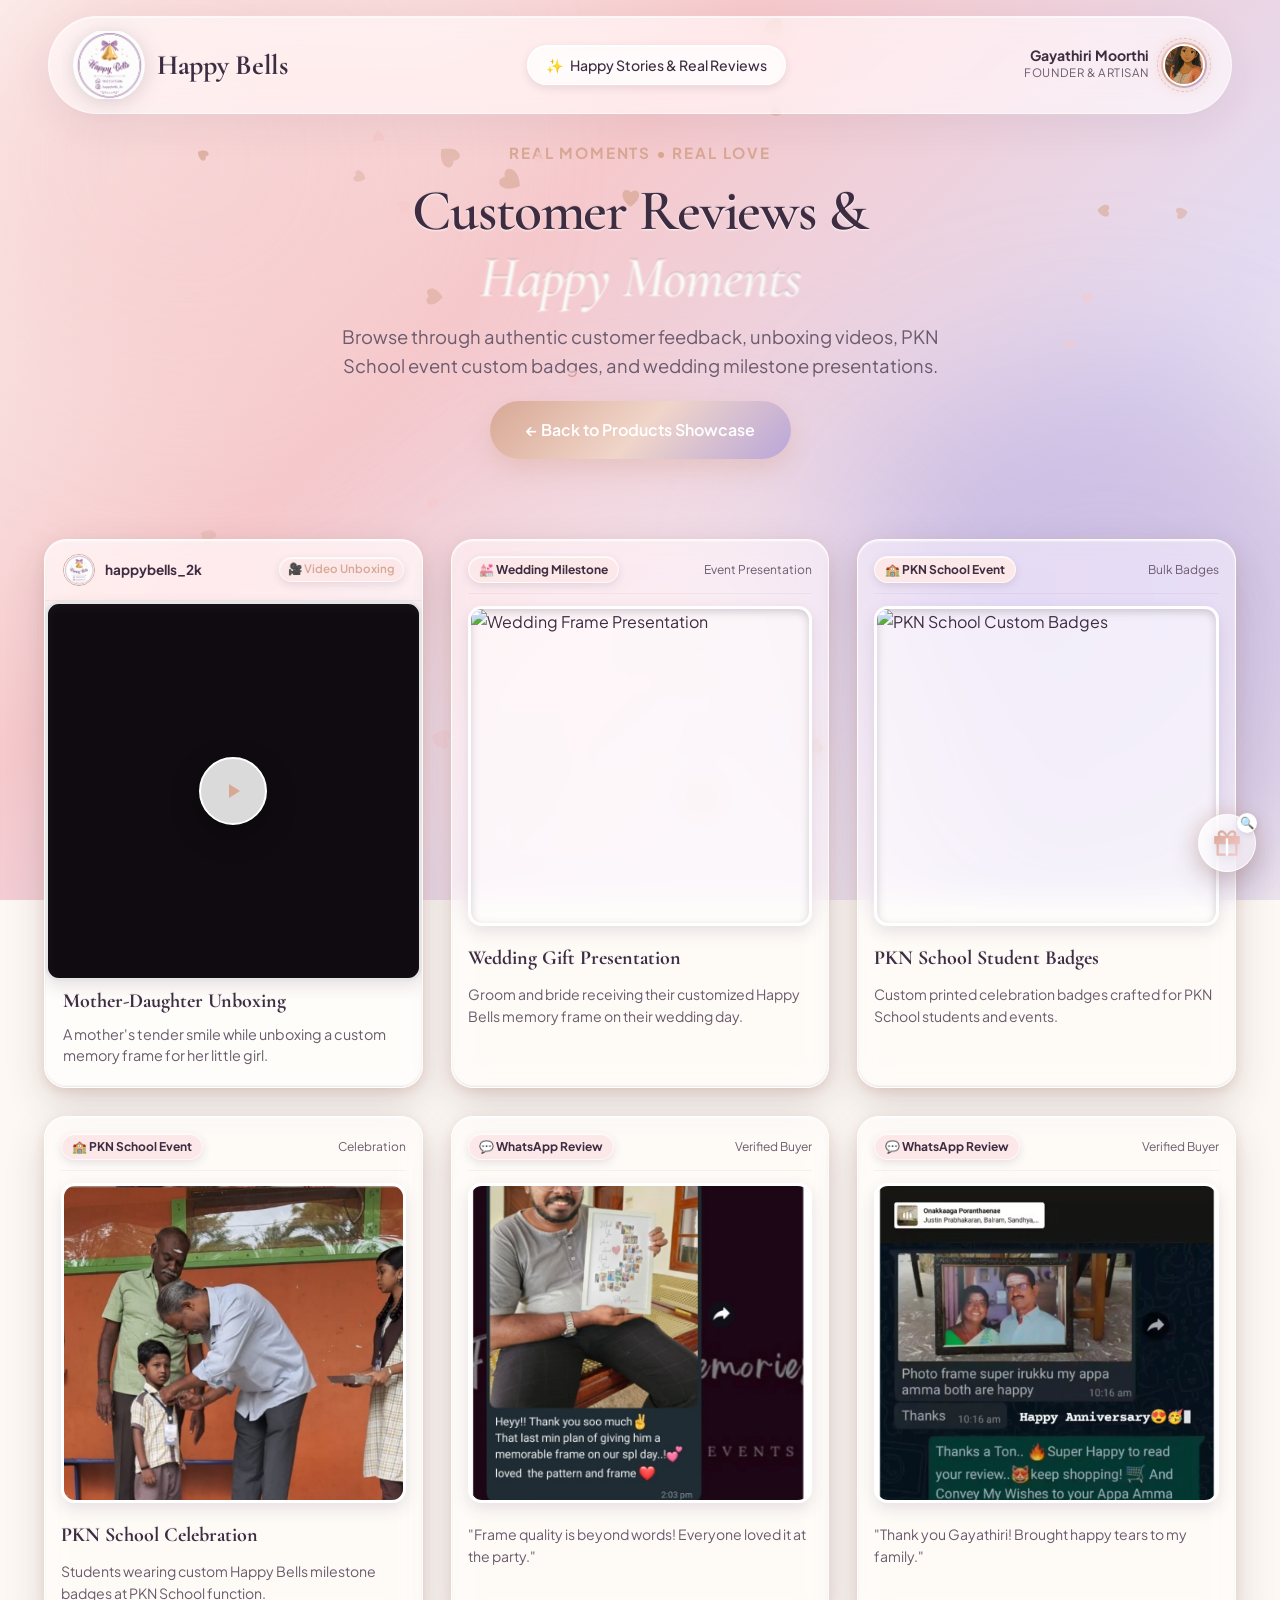
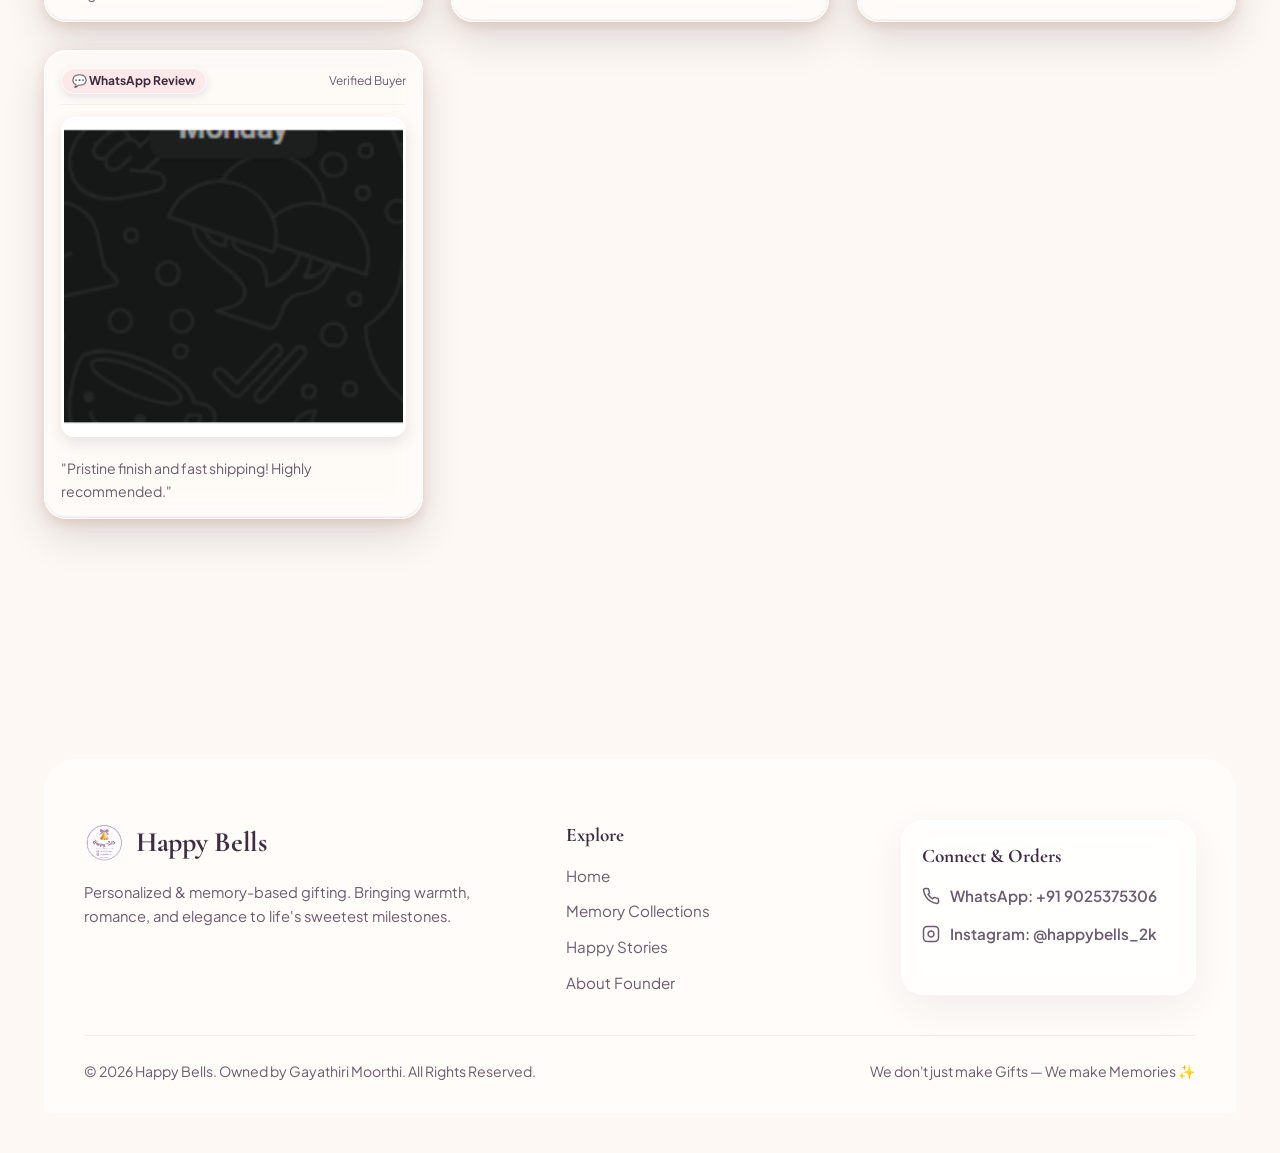
==== reviews.html @ 72ba99ce "Pushing from Desktop Pushing from Desktop" ====
<!DOCTYPE html>
<html lang="en">
<head>
  <meta charset="UTF-8">
  <meta name="viewport" content="width=device-width, initial-scale=1.0">
  <title>Happy Stories & Customer Reviews — Happy Bells</title>
  <meta name="description" content="Explore real customer reviews, WhatsApp appreciation notes, PKN School event badges, wedding gifts, and unboxing videos from Happy Bells by Gayathiri Moorthi.">
  <meta name="theme-color" content="#F6C9CC">

  <!-- Google Fonts -->
  <link rel="preconnect" href="https://fonts.googleapis.com">
  <link rel="preconnect" href="https://fonts.gstatic.com" crossorigin>
  <link href="https://fonts.googleapis.com/css2?family=Cormorant+Garamond:ital,wght@0,500;0,600;0,700;1,500;1,600&family=Plus+Jakarta+Sans:wght@400;500;600;700&display=swap" rel="stylesheet">

  <!-- Stylesheets -->
  <link rel="stylesheet" href="styles/variables.css">
  <link rel="stylesheet" href="styles/main.css">

  <!-- Lenis Smooth Scroll CDN -->
  <script src="https://cdn.jsdelivr.net/npm/@studio-freight/lenis@1.0.42/dist/lenis.min.js" defer></script>
</head>
<body>

  <!-- Ambient Mesh Background Orbs -->
  <div class="ambient-bg" aria-hidden="true">
    <div class="ambient-blob blob-1"></div>
    <div class="ambient-blob blob-2"></div>
    <div class="ambient-blob blob-3"></div>
  </div>

  <!-- Drifting Sakura Petals Canvas -->
  <canvas id="petals-canvas" aria-hidden="true"></canvas>

  <!-- ================= HEADER ================= -->
  <header class="site-header">
    <div class="container">
      <div class="header-inner">
        <a href="index.html" class="header-brand" aria-label="Happy Bells Homepage">
          <img src="Asserts/HappyBellsLogo.png" alt="Happy Bells Logo" class="logo-img">
          <span class="brand-text">Happy Bells</span>
        </a>

        <div class="header-welcome glass-pill">
          <span class="sparkle-icon">✨</span>
          <span>Happy Stories & Real Reviews</span>
        </div>

        <a href="index.html#owner-story" class="owner-profile" title="Meet Founder Gayathiri Moorthi">
          <div class="owner-info">
            <span class="owner-name">Gayathiri Moorthi</span>
            <span class="owner-role">Founder & Artisan</span>
          </div>
          <div class="owner-avatar-wrap">
            <img src="Asserts/Owner.png" alt="Gayathiri Moorthi" class="owner-avatar">
          </div>
        </a>
      </div>
    </div>
  </header>

  <!-- ================= HERO BANNER ================= -->
  <section class="hero-section" style="min-height: 50vh; padding-top: 140px; padding-bottom: 40px;">
    <div class="container" style="text-align: center;">
      <span class="hero-subtitle">Real Moments • Real Love</span>
      <h1 class="hero-title serif" style="margin: 12px 0;">
        Customer Reviews & <span class="emphasis text-gradient">Happy Moments</span>
      </h1>
      <p class="hero-description" style="margin: 0 auto; max-width: 600px;">
        Browse through authentic customer feedback, unboxing videos, PKN School event custom badges, and wedding milestone presentations.
      </p>
      <div style="margin-top: 20px;">
        <a href="index.html#showcase" class="btn-primary">
          <span>← Back to Products Showcase</span>
        </a>
      </div>
    </div>
  </section>

  <!-- ================= STORIES & REVIEWS GALLERY ================= -->
  <section class="testimonials-section" style="padding-top: 40px;">
    <div class="container">

      <!-- Stories Gallery Feed Grid -->
      <div class="testimonials-feed-grid" style="grid-template-columns: repeat(3, 1fr);">

        <!-- 1. Video Unboxing Card (T7.mp4) -->
        <article class="product-card mirror-blend reveal-on-scroll" style="grid-column: span 1;">
          <div class="insta-post-header">
            <div class="insta-author">
              <img src="Asserts/HappyBellsLogo.png" alt="Happy Bells" class="insta-avatar">
              <span class="insta-author-name">happybells_2k</span>
            </div>
            <span class="insta-tag-badge">🎥 Video Unboxing</span>
          </div>
          <div class="video-viewport" id="video-wrapper" style="aspect-ratio: 9/16; max-height: 380px;">
            <video id="testimonial-video" src="Asserts/Testimonials/T7.mp4" playsinline preload="auto" loop></video>
            <div class="video-play-overlay" id="video-play-trigger">
              <div class="video-play-btn">
                <svg width="24" height="24" viewBox="0 0 24 24" fill="currentColor"><path d="M8 5v14l11-7z"/></svg>
              </div>
            </div>
          </div>
          <div class="product-card-body">
            <h3 class="product-title" style="font-size: 1.25rem;">Mother-Daughter Unboxing</h3>
            <p class="product-description">A mother's tender smile while unboxing a custom memory frame for her little girl.</p>
          </div>
        </article>

        <!-- 2. Marriage Event Frame (T6.png) -->
        <article class="testimonial-card mirror-blend reveal-on-scroll delay-1 lightbox-trigger" data-img="Asserts/Testimonials/T6.png">
          <div class="insta-post-header" style="padding: 0 0 10px 0;">
            <span class="testimonial-tag">💒 Wedding Milestone</span>
            <span style="font-size: 0.75rem; color: var(--color-text-muted);">Event Presentation</span>
          </div>
          <div class="testimonial-img-wrap" style="height: 320px;">
            <img src="Asserts/Testimonials/T6.png" alt="Wedding Frame Presentation" class="testimonial-img">
          </div>
          <h3 class="product-title" style="font-size: 1.25rem; margin-top: 8px;">Wedding Gift Presentation</h3>
          <p style="font-size: 0.88rem; color: var(--color-text-muted);">Groom and bride receiving their customized Happy Bells memory frame on their wedding day.</p>
        </article>

        <!-- 3. PKN School Custom Badges (T4.png) -->
        <article class="testimonial-card mirror-blend reveal-on-scroll delay-2 lightbox-trigger" data-img="Asserts/Testimonials/T4.png">
          <div class="insta-post-header" style="padding: 0 0 10px 0;">
            <span class="testimonial-tag">🏫 PKN School Event</span>
            <span style="font-size: 0.75rem; color: var(--color-text-muted);">Bulk Badges</span>
          </div>
          <div class="testimonial-img-wrap" style="height: 320px;">
            <img src="Asserts/Testimonials/T4.png" alt="PKN School Custom Badges" class="testimonial-img">
          </div>
          <h3 class="product-title" style="font-size: 1.25rem; margin-top: 8px;">PKN School Student Badges</h3>
          <p style="font-size: 0.88rem; color: var(--color-text-muted);">Custom printed celebration badges crafted for PKN School students and events.</p>
        </article>

        <!-- 4. PKN School Event Photo 2 (T5.png) -->
        <article class="testimonial-card mirror-blend reveal-on-scroll lightbox-trigger" data-img="Asserts/Testimonials/T5.png">
          <div class="insta-post-header" style="padding: 0 0 10px 0;">
            <span class="testimonial-tag">🏫 PKN School Event</span>
            <span style="font-size: 0.75rem; color: var(--color-text-muted);">Celebration</span>
          </div>
          <div class="testimonial-img-wrap" style="height: 320px;">
            <img src="Asserts/Testimonials/T5.png" alt="PKN School Celebration" class="testimonial-img">
          </div>
          <h3 class="product-title" style="font-size: 1.25rem; margin-top: 8px;">PKN School Celebration</h3>
          <p style="font-size: 0.88rem; color: var(--color-text-muted);">Students wearing custom Happy Bells milestone badges at PKN School function.</p>
        </article>

        <!-- 5. WhatsApp Customer Review (T1.png) -->
        <article class="testimonial-card mirror-blend reveal-on-scroll delay-1 lightbox-trigger" data-img="Asserts/Testimonials/T1.png">
          <div class="insta-post-header" style="padding: 0 0 10px 0;">
            <span class="testimonial-tag">💬 WhatsApp Review</span>
            <span style="font-size: 0.75rem; color: var(--color-text-muted);">Verified Buyer</span>
          </div>
          <div class="testimonial-img-wrap" style="height: 320px;">
            <img src="Asserts/Testimonials/T1.png" alt="WhatsApp Review 1" class="testimonial-img">
          </div>
          <p style="font-size: 0.88rem; color: var(--color-text-muted); margin-top: 8px;">"Frame quality is beyond words! Everyone loved it at the party."</p>
        </article>

        <!-- 6. WhatsApp Customer Review (T2.png) -->
        <article class="testimonial-card mirror-blend reveal-on-scroll delay-2 lightbox-trigger" data-img="Asserts/Testimonials/T2.png">
          <div class="insta-post-header" style="padding: 0 0 10px 0;">
            <span class="testimonial-tag">💬 WhatsApp Review</span>
            <span style="font-size: 0.75rem; color: var(--color-text-muted);">Verified Buyer</span>
          </div>
          <div class="testimonial-img-wrap" style="height: 320px;">
            <img src="Asserts/Testimonials/T2.png" alt="WhatsApp Review 2" class="testimonial-img">
          </div>
          <p style="font-size: 0.88rem; color: var(--color-text-muted); margin-top: 8px;">"Thank you Gayathiri! Brought happy tears to my family."</p>
        </article>

        <!-- 7. WhatsApp Customer Review (T3.png) -->
        <article class="testimonial-card mirror-blend reveal-on-scroll lightbox-trigger" data-img="Asserts/Testimonials/T3.png">
          <div class="insta-post-header" style="padding: 0 0 10px 0;">
            <span class="testimonial-tag">💬 WhatsApp Review</span>
            <span style="font-size: 0.75rem; color: var(--color-text-muted);">Verified Buyer</span>
          </div>
          <div class="testimonial-img-wrap" style="height: 320px;">
            <img src="Asserts/Testimonials/T3.png" alt="WhatsApp Review 3" class="testimonial-img">
          </div>
          <p style="font-size: 0.88rem; color: var(--color-text-muted); margin-top: 8px;">"Pristine finish and fast shipping! Highly recommended."</p>
        </article>

      </div>

    </div>
  </section>

  <!-- Image Lightbox Modal -->
  <div class="lightbox-modal" id="image-lightbox-modal" aria-hidden="true">
    <div class="lightbox-content">
      <button type="button" class="lightbox-close" id="lightbox-close-btn" aria-label="Close Lightbox">✕</button>
      <img src="" alt="Testimonial Full View" id="lightbox-target-img" class="lightbox-img">
    </div>
  </div>

  <!-- ================= FOOTER ================= -->
  <footer class="site-footer">
    <div class="container">
      <div class="footer-glass">
        <div class="footer-grid">
          <div class="footer-brand">
            <div class="footer-logo">
              <img src="Asserts/HappyBellsLogo.png" alt="Happy Bells" class="footer-logo-img">
              <span class="brand-text">Happy Bells</span>
            </div>
            <p style="font-size: 0.92rem; color: var(--color-text-muted);">
              Personalized & memory-based gifting. Bringing warmth, romance, and elegance to life's sweetest milestones.
            </p>
          </div>

          <div>
            <h4 class="footer-title">Explore</h4>
            <ul class="footer-links">
              <li><a href="index.html#hero">Home</a></li>
              <li><a href="index.html#showcase">Memory Collections</a></li>
              <li><a href="reviews.html">Happy Stories</a></li>
              <li><a href="index.html#owner-story">About Founder</a></li>
            </ul>
          </div>

          <div id="contact-info-block" class="glass-panel" style="padding: 20px;">
            <h4 class="footer-title">Connect & Orders</h4>
            <div style="display: flex; flex-direction: column; gap: 14px;">
              <div class="contact-item">
                <svg width="18" height="18" viewBox="0 0 24 24" fill="none" stroke="currentColor" stroke-width="2"><path d="M22 16.92v3a2 2 0 0 1-2.18 2 19.79 19.79 0 0 1-8.63-3.07 19.5 19.5 0 0 1-6-6 19.79 19.79 0 0 1-3.07-8.67A2 2 0 0 1 4.11 2h3a2 2 0 0 1 2 1.72 12.84 12.84 0 0 0 .7 2.81 2 2 0 0 1-.45 2.11L8.09 9.91a16 16 0 0 0 6 6l1.27-1.27a2 2 0 0 1 2.11-.45 12.84 12.84 0 0 0 2.81.7A2 2 0 0 1 22 16.92z"/></svg>
                <a href="https://wa.me/919025375306" target="_blank" style="color: inherit; text-decoration: none; font-weight: 600;">WhatsApp: +91 9025375306</a>
              </div>
              <div class="contact-item">
                <svg width="18" height="18" viewBox="0 0 24 24" fill="none" stroke="currentColor" stroke-width="2"><rect x="2" y="2" width="20" height="20" rx="5" ry="5"/><path d="M16 11.37A4 4 0 1 1 12.63 8 4 4 0 0 1 16 11.37z"/><line x1="17.5" y1="6.5" x2="17.51" y2="6.5"/></svg>
                <a href="https://instagram.com/happybells_2k" target="_blank" style="color: inherit; text-decoration: none; font-weight: 600;">Instagram: @happybells_2k</a>
              </div>
            </div>
          </div>
        </div>

        <div class="footer-bottom">
          <span>© 2026 Happy Bells. Owned by Gayathiri Moorthi. All Rights Reserved.</span>
          <span>We don't just make Gifts — We make Memories ✨</span>
        </div>
      </div>
    </div>
  </footer>

  <!-- Floating Right-Side Gift Box Search -->
  <div class="floating-gift-search" id="floating-gift-search">
    <button type="button" id="gift-search-trigger" class="gift-search-btn" aria-label="Open search">
      <svg class="gift-box-icon" viewBox="0 0 24 24" fill="none" xmlns="http://www.w3.org/2000/svg">
        <path d="M20 12V22H4V12" stroke="url(#giftGrad)" stroke-width="2" stroke-linecap="round" stroke-linejoin="round"/>
        <path d="M22 7H2V12H22V7Z" fill="url(#giftGrad)" stroke="url(#giftGrad)" stroke-width="2" stroke-linecap="round" stroke-linejoin="round"/>
        <path d="M12 7V22" stroke="#fff" stroke-width="2" stroke-linecap="round"/>
        <path d="M12 7H7.5C6.83696 7 6.20107 6.73661 5.73223 6.26777 C5.26339 5.79893 5 5.16304 5 4.5 C5 3.83696 5.26339 3.20107 5.73223 2.73223 C6.20107 2.26339 6.83696 2 7.5 2 C10 2 12 7 12 7Z" stroke="url(#giftGrad)" stroke-width="2" stroke-linecap="round" stroke-linejoin="round"/>
        <path d="M12 7H16.5C17.163 7 17.7989 6.73661 18.2678 6.26777 C18.7366 5.79893 19 5.16304 19 4.5 C19 3.83696 18.7366 3.20107 18.2678 2.73223 C17.7989 2.26339 17.163 2 16.5 2 C14 2 12 7 12 7Z" stroke="url(#giftGrad)" stroke-width="2" stroke-linecap="round" stroke-linejoin="round"/>
        <defs>
          <linearGradient id="giftGrad" x1="2" y1="2" x2="22" y2="22" gradientUnits="userSpaceOnUse">
            <stop stop-color="#D8A895"/>
            <stop offset="1" stop-color="#F6C9CC"/>
          </linearGradient>
        </defs>
      </svg>
      <span class="gift-search-badge">🔍</span>
    </button>

    <div class="gift-search-panel" id="gift-search-panel">
      <div class="search-panel-inner">
        <svg width="18" height="18" viewBox="0 0 24 24" fill="none" stroke="currentColor" stroke-width="2.2"><circle cx="11" cy="11" r="8"/><path d="M21 21l-4.35-4.35"/></svg>
        <input type="text" id="global-search-input" class="search-input" placeholder="Search stories or contact info..." aria-label="Search Happy Bells">
        <button type="button" id="search-clear-btn" class="search-clear-btn" aria-label="Clear search">✕</button>
        <button type="button" id="gift-search-close" class="gift-search-close-btn" aria-label="Close search">✕</button>
      </div>
      <div class="search-panel-footer">
        <span id="search-count-badge" class="search-count-badge">7 Stories</span>
      </div>
    </div>
  </div>

  <!-- Scripts -->
  <script src="scripts/cursor.js"></script>
  <script src="scripts/scroll.js"></script>
  <script src="scripts/animations.js"></script>
  <script src="scripts/search.js"></script>
</body>
</html>
---- styles/variables.css ----
/* ==========================================================
   Happy Bells — CSS Design Tokens & Custom Properties
   Single source of truth for colors, typography, glass styling,
   and layout parameters.
   ========================================================== */

:root {
  /* --- Brand Color Palette --- */
  --color-primary: #F6C9CC;         /* Soft Blush Pink */
  --color-primary-light: #FCE8E9;   /* Lighter Blush */
  --color-secondary: #B9A6D9;       /* Muted Lavender */
  --color-secondary-light: #E4DCF2; /* Soft Light Lavender */
  --color-accent: #D8A895;          /* Warm Rose Gold */
  --color-accent-hover: #C59683;    /* Deepened Rose Gold */
  --color-bg-neutral: #FDF8F3;      /* Warm Ivory / Cream */
  --color-text-contrast: #3E2C41;   /* Deep Plum (Replaces harsh black) */
  --color-text-muted: #6B5B6E;      /* Muted Plum for subtitles */
  --color-text-light: #8E7A92;      /* Light Plum for subtle notes */

  /* --- Gradients --- */
  --gradient-bg-main: linear-gradient(135deg, #FDF8F3 0%, #F6C9CC 35%, #E4DCF2 70%, #FDF8F3 100%);
  --gradient-glass: linear-gradient(135deg, rgba(255, 255, 255, 0.65) 0%, rgba(255, 255, 255, 0.25) 100%);
  --gradient-glass-hover: linear-gradient(135deg, rgba(255, 255, 255, 0.8) 0%, rgba(255, 255, 255, 0.4) 100%);
  --gradient-rose-gold: linear-gradient(135deg, #D8A895 0%, #F0D5C9 50%, #B9A6D9 100%);
  --gradient-blush-lavender: linear-gradient(135deg, #F6C9CC 0%, #B9A6D9 100%);

  /* --- Glassmorphism Design System Tokens --- */
  --glass-bg: rgba(255, 255, 255, 0.45);
  --glass-bg-dense: rgba(255, 255, 255, 0.65);
  --glass-border: 1px solid rgba(255, 255, 255, 0.5);
  --glass-border-subtle: 1px solid rgba(255, 255, 255, 0.3);
  --glass-blur: blur(14px) saturate(130%);
  --glass-shadow: 0 12px 40px 0 rgba(62, 44, 65, 0.07), inset 0 1px 0 0 rgba(255, 255, 255, 0.6);
  --glass-shadow-hover: 0 20px 50px 0 rgba(62, 44, 65, 0.12), inset 0 1px 0 0 rgba(255, 255, 255, 0.8);

  /* --- Typography --- */
  --font-serif: 'Cormorant Garamond', 'Playfair Display', Georgia, serif;
  --font-sans: 'Plus Jakarta Sans', 'Inter', -apple-system, BlinkMacSystemFont, sans-serif;

  /* --- Border Radius --- */
  --radius-xs: 8px;
  --radius-sm: 14px;
  --radius-md: 22px;
  --radius-lg: 32px;
  --radius-full: 9999px;

  /* --- Transitions & Animations --- */
  --transition-fast: 0.2s cubic-bezier(0.25, 1, 0.5, 1);
  --transition-normal: 0.4s cubic-bezier(0.25, 1, 0.5, 1);
  --transition-smooth: 0.7s cubic-bezier(0.16, 1, 0.3, 1);
  --ease-out-back: cubic-bezier(0.34, 1.56, 0.64, 1);

  /* --- Z-Indices --- */
  --z-bg: 0;
  --z-petals: 5;
  --z-content: 10;
  --z-header: 100;
  --z-floating: 200;
}
---- styles/main.css ----
/* ==========================================================
   Happy Bells — Main Stylesheet
   Glassmorphism layout, modern typography, component styling,
   and responsive responsive design.
   ========================================================== */

@import url('variables.css');

/* --- Reset & Global Baseline --- */
*, *::before, *::after {
  box-sizing: border-box;
  margin: 0;
  padding: 0;
}

html {
  scroll-behavior: smooth;
  font-family: var(--font-sans);
  background-color: var(--color-bg-neutral);
  color: var(--color-text-contrast);
  overflow-x: hidden;
  -webkit-font-smoothing: antialiased;
}

/* Lenis smooth scrolling compatibility */
html.lenis, html.lenis body {
  height: auto;
}

.lenis.lenis-smooth {
  scroll-behavior: auto !important;
}

body {
  min-height: 100vh;
  position: relative;
  background: var(--gradient-bg-main);
  background-attachment: fixed;
  color: var(--color-text-contrast);
  line-height: 1.6;
}

/* --- Animated Ambient Mesh Background --- */
.ambient-bg {
  position: fixed;
  top: 0;
  left: 0;
  width: 100vw;
  height: 100vh;
  pointer-events: none;
  z-index: var(--z-bg);
  overflow: hidden;
}

.ambient-blob {
  position: absolute;
  border-radius: 50%;
  filter: blur(80px);
  opacity: 0.55;
  animation: floatOrb 20s infinite alternate ease-in-out;
}

.blob-1 {
  top: -10%;
  left: -5%;
  width: 500px;
  height: 500px;
  background: var(--color-primary);
}

.blob-2 {
  top: 40%;
  right: -10%;
  width: 600px;
  height: 600px;
  background: var(--color-secondary);
  animation-delay: -5s;
}

.blob-3 {
  bottom: -15%;
  left: 30%;
  width: 550px;
  height: 550px;
  background: var(--color-primary-light);
  animation-delay: -10s;
}

@keyframes floatOrb {
  0% { transform: translate(0, 0) scale(1); }
  50% { transform: translate(40px, -60px) scale(1.1); }
  100% { transform: translate(-30px, 50px) scale(0.95); }
}

/* Drifting Petals Canvas Layer */
#petals-canvas {
  position: fixed;
  top: 0;
  left: 0;
  width: 100%;
  height: 100%;
  pointer-events: none;
  z-index: var(--z-petals);
}

/* --- Utility Typography & Layout --- */
.container {
  width: 100%;
  max-width: 1240px;
  margin: 0 auto;
  padding: 0 24px;
}

.serif {
  font-family: var(--font-serif);
}

.text-gradient {
  background: var(--gradient-rose-gold);
  -webkit-background-clip: text;
  -webkit-text-fill-color: transparent;
}

/* --- Glassmorphism Component Base --- */
.glass-panel {
  background: var(--glass-bg);
  backdrop-filter: var(--glass-blur);
  -webkit-backdrop-filter: var(--glass-blur);
  border: var(--glass-border);
  box-shadow: var(--glass-shadow);
  border-radius: var(--radius-md);
  transition: transform var(--transition-normal), box-shadow var(--transition-normal), background var(--transition-normal);
}

.glass-panel:hover {
  box-shadow: var(--glass-shadow-hover);
}

.glass-card {
  background: var(--glass-bg);
  backdrop-filter: var(--glass-blur);
  -webkit-backdrop-filter: var(--glass-blur);
  border: var(--glass-border);
  box-shadow: var(--glass-shadow);
  border-radius: var(--radius-md);
  padding: 32px;
  position: relative;
  overflow: hidden;
  transition: transform var(--transition-normal), box-shadow var(--transition-normal), border-color var(--transition-normal);
}

.glass-card::before {
  content: '';
  position: absolute;
  top: 0;
  left: -100%;
  width: 100%;
  height: 100%;
  background: linear-gradient(90deg, transparent, rgba(255, 255, 255, 0.4), transparent);
  transition: left 0.75s ease;
}

.glass-card:hover::before {
  left: 100%;
}

.glass-card:hover {
  border-color: rgba(255, 255, 255, 0.8);
  box-shadow: var(--glass-shadow-hover);
}

.glass-pill {
  display: inline-flex;
  align-items: center;
  gap: 8px;
  padding: 8px 18px;
  background: rgba(255, 255, 255, 0.55);
  backdrop-filter: blur(8px);
  -webkit-backdrop-filter: blur(8px);
  border: var(--glass-border-subtle);
  border-radius: var(--radius-full);
  font-size: 0.88rem;
  font-weight: 500;
  color: var(--color-text-contrast);
  box-shadow: 0 4px 15px rgba(62, 44, 65, 0.04);
}

/* --- HEADER SECTION --- */
.site-header {
  position: fixed;
  top: 16px;
  left: 0;
  right: 0;
  z-index: var(--z-header);
  padding: 0 24px;
}

.header-inner {
  display: flex;
  align-items: center;
  justify-content: space-between;
  padding: 12px 24px;
  background: rgba(255, 255, 255, 0.6);
  backdrop-filter: var(--glass-blur);
  -webkit-backdrop-filter: var(--glass-blur);
  border: var(--glass-border);
  border-radius: var(--radius-full);
  box-shadow: var(--glass-shadow);
}

.header-brand {
  display: flex;
  align-items: center;
  gap: 12px;
  text-decoration: none;
}

.logo-img {
  width: 72px;
  height: 72px;
  object-fit: contain;
  border-radius: 50%;
  filter: drop-shadow(0 3px 10px rgba(62, 44, 65, 0.18));
  transition: transform var(--transition-fast);
}

.header-brand:hover .logo-img {
  transform: rotate(-8deg) scale(1.08);
}

.brand-text {
  font-family: var(--font-serif);
  font-size: 1.75rem;
  font-weight: 700;
  color: var(--color-text-contrast);
  letter-spacing: -0.01em;
}

.header-welcome {
  display: flex;
  align-items: center;
  gap: 6px;
}

.sparkle-icon {
  color: var(--color-accent);
  display: inline-block;
  animation: pulseSparkle 2s infinite ease-in-out;
}

@keyframes pulseSparkle {
  0%, 100% { transform: scale(1); opacity: 0.8; }
  50% { transform: scale(1.25); opacity: 1; }
}

.owner-profile {
  display: flex;
  align-items: center;
  gap: 12px;
  text-decoration: none;
  cursor: pointer;
  position: relative;
}

.owner-avatar-wrap {
  position: relative;
  width: 46px;
  height: 46px;
  border-radius: 50%;
  padding: 2px;
  background: linear-gradient(135deg, var(--color-primary), var(--color-accent), var(--color-secondary));
  box-shadow: 0 0 15px rgba(216, 168, 149, 0.4);
  transition: transform var(--transition-fast), box-shadow var(--transition-fast);
}

.owner-avatar-wrap::after {
  content: '';
  position: absolute;
  inset: -4px;
  border-radius: 50%;
  border: 1.5px dashed var(--color-accent);
  opacity: 0.6;
  animation: rotateRing 25s linear infinite;
}

@keyframes rotateRing {
  from { transform: rotate(0deg); }
  to { transform: rotate(360deg); }
}

.owner-avatar {
  width: 100%;
  height: 100%;
  object-fit: cover;
  border-radius: 50%;
  border: 2px solid #fff;
}

.owner-info {
  display: flex;
  flex-direction: column;
  text-align: right;
}

.owner-name {
  font-size: 0.88rem;
  font-weight: 700;
  color: var(--color-text-contrast);
  line-height: 1.2;
}

.owner-role {
  font-size: 0.72rem;
  color: var(--color-text-muted);
  text-transform: uppercase;
  letter-spacing: 0.05em;
}

.owner-profile:hover .owner-avatar-wrap {
  transform: scale(1.08);
  box-shadow: 0 0 25px rgba(216, 168, 149, 0.7);
}

/* --- HERO SECTION --- */
.hero-section {
  min-height: 100vh;
  padding-top: 130px;
  padding-bottom: 80px;
  display: flex;
  align-items: center;
  justify-content: center;
  position: relative;
  overflow: hidden;
}

/* Dangling Bells Visual Component */
.dangling-bells-container {
  position: absolute;
  top: 80px;
  left: 50%;
  transform: translateX(-50%);
  width: 100%;
  max-width: 900px;
  height: 180px;
  pointer-events: none;
  z-index: var(--z-content);
  display: flex;
  justify-content: space-around;
  padding: 0 40px;
}

.dangling-bell-item {
  transform-origin: top center;
  display: flex;
  flex-direction: column;
  align-items: center;
  animation: bellSwing 5s ease-in-out infinite alternate;
}

.dangling-bell-item:nth-child(1) {
  animation-duration: 4.8s;
  animation-delay: 0s;
}

.dangling-bell-item:nth-child(2) {
  animation-duration: 5.5s;
  animation-delay: -1.5s;
}

.dangling-bell-item:nth-child(3) {
  animation-duration: 4.2s;
  animation-delay: -0.8s;
}

.bell-string {
  width: 1.5px;
  background: linear-gradient(to bottom, rgba(216, 168, 149, 0.6), rgba(185, 166, 217, 0.8));
}

.string-short { height: 60px; }
.string-medium { height: 95px; }
.string-long { height: 75px; }

.bell-svg {
  width: 32px;
  height: 32px;
  filter: drop-shadow(0 4px 8px rgba(62, 44, 65, 0.15));
}

@keyframes bellSwing {
  0% { transform: rotate(-8deg); }
  100% { transform: rotate(8deg); }
}

.hero-grid {
  display: grid;
  grid-template-columns: 1fr 1.2fr;
  gap: 36px;
  align-items: center;
  z-index: var(--z-content);
}

.hero-content {
  display: flex;
  flex-direction: column;
  align-items: flex-start;
  gap: 24px;
}

.hero-subtitle {
  font-size: 0.95rem;
  letter-spacing: 0.12em;
  text-transform: uppercase;
  color: var(--color-accent);
  font-weight: 700;
}

.hero-title {
  font-size: 3.6rem;
  line-height: 1.15;
  font-weight: 600;
  color: var(--color-text-contrast);
  letter-spacing: -0.02em;
}

.hero-title span.emphasis {
  font-style: italic;
  color: var(--color-accent);
  display: block;
}

.hero-description {
  font-size: 1.15rem;
  color: var(--color-text-muted);
  max-width: 520px;
  font-weight: 400;
}

.hero-actions {
  display: flex;
  align-items: center;
  gap: 16px;
  margin-top: 8px;
}

.btn-primary {
  display: inline-flex;
  align-items: center;
  gap: 10px;
  padding: 16px 36px;
  background: var(--gradient-rose-gold);
  color: #fff;
  border-radius: var(--radius-full);
  font-weight: 600;
  font-size: 1rem;
  text-decoration: none;
  box-shadow: 0 10px 25px rgba(216, 168, 149, 0.4);
  transition: transform var(--transition-fast), box-shadow var(--transition-fast);
  border: none;
  cursor: pointer;
}

.btn-primary:hover {
  transform: translateY(-3px) scale(1.02);
  box-shadow: 0 15px 35px rgba(216, 168, 149, 0.6);
}

.btn-secondary {
  display: inline-flex;
  align-items: center;
  gap: 8px;
  padding: 16px 28px;
  background: var(--glass-bg);
  backdrop-filter: var(--glass-blur);
  -webkit-backdrop-filter: var(--glass-blur);
  border: var(--glass-border);
  color: var(--color-text-contrast);
  border-radius: var(--radius-full);
  font-weight: 600;
  font-size: 1rem;
  text-decoration: none;
  transition: transform var(--transition-fast), background var(--transition-fast);
}

.btn-secondary:hover {
  background: rgba(255, 255, 255, 0.75);
  transform: translateY(-2px);
}

/* Photo Frame Container — Big Landscape Rectangle */
.photo-frame-wrapper {
  position: relative;
  width: 100%;
  max-width: 680px;
  aspect-ratio: 16 / 10;
  margin: 0 auto;
}

.photo-frame-card {
  position: relative;
  width: 100%;
  height: 100%;
  border-radius: var(--radius-lg);
  padding: 10px;
  background: var(--glass-bg);
  backdrop-filter: var(--glass-blur);
  -webkit-backdrop-filter: var(--glass-blur);
  border: var(--glass-border);
  box-shadow: var(--glass-shadow-hover);
  overflow: hidden;
}

.cover-photo-viewport {
  width: 100%;
  height: 100%;
  overflow: hidden;
  position: relative;
  border-radius: calc(var(--radius-lg) - 4px);
}

.cover-photo {
  width: 125%; /* Allows smooth panning left-right to show full client photo frames */
  height: 100%;
  object-fit: cover;
  object-position: center;
  border-radius: calc(var(--radius-lg) - 4px);
  transition: transform 0.3s cubic-bezier(0.16, 1, 0.3, 1);
  will-change: transform;
  touch-action: pan-y;
}

/* Reduced Font Size Pan Notification Badge */
.pan-hint-badge {
  position: absolute;
  bottom: 14px;
  right: 14px;
  z-index: 4;
  pointer-events: none;
  font-size: 0.72rem;
  font-weight: 500;
  padding: 4px 12px;
  background: rgba(255, 255, 255, 0.85);
  backdrop-filter: blur(8px);
  -webkit-backdrop-filter: blur(8px);
  border: 1px solid rgba(255, 255, 255, 0.6);
  border-radius: var(--radius-full);
  box-shadow: 0 4px 12px rgba(62, 44, 65, 0.08);
  color: var(--color-text-contrast);
  letter-spacing: 0.01em;
  animation: bounceHint 3s infinite ease-in-out;
}

@keyframes bounceHint {
  0%, 100% { transform: translateY(0); }
  50% { transform: translateY(-4px); }
}

@keyframes bounceHint {
  0%, 100% { transform: translateY(0); }
  50% { transform: translateY(-6px); }
}

/* --- FLOWER BLOOM SECTION (Cherry Blossom) --- */
.flower-bloom-section {
  padding: 120px 0;
  position: relative;
  z-index: var(--z-content);
}

.bloom-card-container {
  display: grid;
  grid-template-columns: 1fr 1fr;
  gap: 56px;
  align-items: center;
}

.bloom-visual-wrap {
  display: flex;
  flex-direction: column;
  align-items: center;
  justify-content: center;
  position: relative;
  min-height: 420px;
}

/* SVG Sakura Flower Styles */
.sakura-svg {
  width: 320px;
  height: 320px;
  filter: drop-shadow(0 15px 30px rgba(246, 201, 204, 0.6));
}

.petal {
  transform-origin: 160px 160px;
  transition: transform 1.2s cubic-bezier(0.34, 1.56, 0.64, 1), opacity 0.8s ease;
}

/* Petals initially slightly closed in state */
.bloom-visual-wrap.in-view .petal-1 { transform: rotate(0deg) scale(1); opacity: 1; }
.bloom-visual-wrap.in-view .petal-2 { transform: rotate(72deg) scale(1); opacity: 1; }
.bloom-visual-wrap.in-view .petal-3 { transform: rotate(144deg) scale(1); opacity: 1; }
.bloom-visual-wrap.in-view .petal-4 { transform: rotate(216deg) scale(1); opacity: 1; }
.bloom-visual-wrap.in-view .petal-5 { transform: rotate(288deg) scale(1); opacity: 1; }

.bloom-visual-wrap:not(.in-view) .petal {
  transform: scale(0.2) rotate(45deg);
  opacity: 0.2;
}

.bloom-center-glow {
  position: absolute;
  width: 140px;
  height: 140px;
  background: radial-gradient(circle, rgba(246, 201, 204, 0.8) 0%, rgba(216, 168, 149, 0) 70%);
  border-radius: 50%;
  pointer-events: none;
  animation: pulseGlow 3s infinite alternate ease-in-out;
}

@keyframes pulseGlow {
  0% { transform: scale(0.85); opacity: 0.5; }
  100% { transform: scale(1.25); opacity: 0.9; }
}

.bloom-content {
  display: flex;
  flex-direction: column;
  gap: 20px;
}

.section-tag {
  font-size: 0.88rem;
  text-transform: uppercase;
  letter-spacing: 0.15em;
  color: var(--color-accent);
  font-weight: 700;
}

.section-title {
  font-size: 2.8rem;
  line-height: 1.2;
  font-weight: 600;
}

.bloom-quote {
  font-family: var(--font-serif);
  font-size: 1.5rem;
  font-style: italic;
  color: var(--color-text-contrast);
  border-left: 3px solid var(--color-accent);
  padding-left: 20px;
  margin: 10px 0;
}

.bloom-description {
  font-size: 1.05rem;
  color: var(--color-text-muted);
}

/* --- GIFT SHOWCASE SECTION --- */
.showcase-section {
  padding: 100px 0;
  position: relative;
  z-index: var(--z-content);
}

.section-header {
  text-align: center;
  max-width: 650px;
  margin: 0 auto 60px auto;
  display: flex;
  flex-direction: column;
  align-items: center;
  gap: 16px;
}

.showcase-grid {
  display: grid;
  grid-template-columns: repeat(3, 1fr);
  gap: 32px;
}

.gift-card {
  display: flex;
  flex-direction: column;
  gap: 20px;
  height: 100%;
}

.gift-card-img-wrap {
  width: 100%;
  height: 240px;
  border-radius: var(--radius-sm);
  overflow: hidden;
  position: relative;
}

.gift-card-img {
  width: 100%;
  height: 100%;
  object-fit: cover;
  transition: transform 0.6s ease;
}

.gift-card:hover .gift-card-img {
  transform: scale(1.08);
}

.gift-card-tag {
  position: absolute;
  top: 14px;
  left: 14px;
  background: rgba(255, 255, 255, 0.85);
  backdrop-filter: blur(6px);
  padding: 4px 12px;
  border-radius: var(--radius-full);
  font-size: 0.75rem;
  font-weight: 600;
  color: var(--color-text-contrast);
}

.gift-card-title {
  font-family: var(--font-serif);
  font-size: 1.6rem;
  color: var(--color-text-contrast);
}

.gift-card-desc {
  font-size: 0.95rem;
  color: var(--color-text-muted);
  flex-grow: 1;
}

.gift-card-link {
  display: inline-flex;
  align-items: center;
  gap: 6px;
  font-weight: 600;
  font-size: 0.92rem;
  color: var(--color-accent);
  text-decoration: none;
  transition: gap 0.3s ease;
}

.gift-card-link:hover {
  gap: 12px;
}

/* --- OWNER'S STORY SECTION --- */
.story-section {
  padding: 100px 0;
  position: relative;
  z-index: var(--z-content);
}

.story-card-grid {
  display: grid;
  grid-template-columns: 0.8fr 1.2fr;
  gap: 48px;
  align-items: center;
}

.story-photo-wrap {
  position: relative;
  border-radius: var(--radius-lg);
  overflow: hidden;
  aspect-ratio: 4 / 5;
  box-shadow: var(--glass-shadow-hover);
  border: var(--glass-border);
}

.story-photo {
  width: 100%;
  height: 100%;
  object-fit: cover;
}

.story-content {
  display: flex;
  flex-direction: column;
  gap: 20px;
}

.signature-line {
  font-family: var(--font-serif);
  font-size: 1.8rem;
  font-style: italic;
  color: var(--color-accent);
  margin-top: 10px;
}

/* --- FOOTER SECTION --- */
.site-footer {
  padding: 80px 0 40px 0;
  position: relative;
  z-index: var(--z-content);
  margin-top: 60px;
}

.footer-glass {
  background: rgba(255, 255, 255, 0.55);
  backdrop-filter: var(--glass-blur);
  -webkit-backdrop-filter: var(--glass-blur);
  border-top: var(--glass-border);
  border-radius: var(--radius-lg) var(--radius-lg) 0 0;
  padding: 60px 40px 30px 40px;
}

.footer-grid {
  display: grid;
  grid-template-columns: 1.5fr 1fr 1fr;
  gap: 40px;
  margin-bottom: 40px;
}

.footer-brand {
  display: flex;
  flex-direction: column;
  gap: 16px;
}

.footer-logo {
  display: flex;
  align-items: center;
  gap: 12px;
}

.footer-logo-img {
  width: 40px;
  height: 40px;
  object-fit: contain;
}

.footer-title {
  font-family: var(--font-serif);
  font-size: 1.2rem;
  font-weight: 700;
  margin-bottom: 12px;
}

.footer-links {
  list-style: none;
  display: flex;
  flex-direction: column;
  gap: 10px;
}

.footer-links a {
  color: var(--color-text-muted);
  text-decoration: none;
  font-size: 0.95rem;
  transition: color var(--transition-fast);
}

.footer-links a:hover {
  color: var(--color-accent);
}

.contact-item {
  display: flex;
  align-items: center;
  gap: 10px;
  color: var(--color-text-muted);
  font-size: 0.95rem;
}

.footer-bottom {
  border-top: 1px solid rgba(62, 44, 65, 0.08);
  padding-top: 24px;
  display: flex;
  align-items: center;
  justify-content: space-between;
  font-size: 0.88rem;
  color: var(--color-text-muted);
}

/* --- SCROLL REVEAL ANIMATIONS (IntersectionObserver target) --- */
.reveal-on-scroll {
  opacity: 0;
  transform: translateY(40px);
  transition: opacity 0.8s cubic-bezier(0.16, 1, 0.3, 1), transform 0.8s cubic-bezier(0.16, 1, 0.3, 1);
}

.reveal-on-scroll.is-visible {
  opacity: 1;
  transform: translateY(0);
}

.delay-1 { transition-delay: 0.15s; }
.delay-2 { transition-delay: 0.3s; }
.delay-3 { transition-delay: 0.45s; }

/* --- RESPONSIVE BREAKPOINTS (Samsung S25 Ultra, iPhone 14/15/16, Tablets) --- */
@media (max-width: 1024px) {
  .hero-title { font-size: 3rem; }
  .hero-grid { grid-template-columns: 1fr; gap: 36px; text-align: center; }
  .hero-content { align-items: center; text-align: center; }
  .bloom-card-container { grid-template-columns: 1fr; gap: 36px; }
  .showcase-grid { grid-template-columns: 1fr 1fr; }
  .story-card-grid { grid-template-columns: 1fr; }
}

@media (max-width: 768px) {
  .site-header {
    top: 10px;
    padding: 0 12px;
  }

  .header-inner {
    padding: 8px 16px;
  }

  .logo-img {
    width: 48px;
    height: 48px;
  }

  .brand-text {
    font-size: 1.35rem;
  }

  .header-welcome {
    display: none;
  }

  .owner-info {
    display: none;
  }

  .owner-avatar-wrap {
    width: 38px;
    height: 38px;
  }

  .hero-section {
    padding-top: 110px;
    padding-bottom: 50px;
  }

  .dangling-bells-container {
    top: 65px;
    height: 110px;
    padding: 0 16px;
    opacity: 0.7;
  }

  .bell-svg {
    width: 24px;
    height: 24px;
  }

  .hero-title {
    font-size: 2.3rem;
  }

  .hero-description {
    font-size: 1rem;
  }

  .hero-actions {
    flex-direction: column;
    width: 100%;
    gap: 12px;
  }

  .btn-primary, .btn-secondary {
    width: 100%;
    justify-content: center;
    padding: 14px 24px;
  }

  .photo-frame-wrapper {
    max-width: 100%;
    aspect-ratio: 16 / 10;
  }

  .bloom-card-container {
    padding: 24px 18px;
  }

  .section-title {
    font-size: 2.2rem;
  }

  .bloom-quote {
    font-size: 1.2rem;
  }

  .sakura-svg {
    width: 240px;
    height: 240px;
  }

  .bloom-visual-wrap {
    min-height: 300px;
  }

  .showcase-grid {
    grid-template-columns: 1fr;
    gap: 24px;
  }

  .gift-card-img-wrap {
    height: 200px;
  }

  .story-card-grid {
    padding: 24px 18px;
  }

  .footer-glass {
    padding: 40px 20px 24px 20px;
  }

  .footer-grid {
    grid-template-columns: 1fr;
    gap: 28px;
  }

  .footer-bottom {
    flex-direction: column;
    gap: 12px;
    text-align: center;
  }
}

/* Extra Compact Phones (Samsung S25 Ultra, iPhone 14/15/16 Pro Max - 390px to 430px) */
@media (max-width: 480px) {
  .container {
    padding: 0 14px;
  }

  .brand-text {
    font-size: 1.15rem;
  }

  .logo-img {
    width: 40px;
    height: 40px;
  }

  .hero-title {
    font-size: 1.95rem;
  }

  .section-title {
    font-size: 1.85rem;
  }

  .photo-frame-wrapper {
    aspect-ratio: 16 / 11;
  }

  .pan-hint-badge {
    font-size: 0.68rem;
    padding: 3px 8px;
    bottom: 8px;
    right: 8px;
  }

  .btn-primary {
    font-size: 0.95rem;
  }
}

/* ==========================================================
   FLOATING RIGHT-SIDE GIFT BOX SEARCH BUTTON & EXPANDABLE PANEL
   ========================================================== */
.floating-gift-search {
  position: fixed;
  right: 24px;
  bottom: 28px;
  z-index: var(--z-floating);
  display: flex;
  flex-direction: column;
  align-items: flex-end;
}

/* Compact Gift Box Icon Trigger Button */
.gift-search-btn {
  width: 58px;
  height: 58px;
  border-radius: 50%;
  background: var(--gradient-glass-hover);
  backdrop-filter: blur(16px) saturate(140%);
  -webkit-backdrop-filter: blur(16px) saturate(140%);
  border: 1.5px solid rgba(255, 255, 255, 0.85);
  box-shadow: 0 12px 30px rgba(62, 44, 65, 0.2), 0 0 20px rgba(216, 168, 149, 0.45);
  display: flex;
  align-items: center;
  justify-content: center;
  cursor: pointer;
  position: relative;
  transition: transform 0.3s cubic-bezier(0.34, 1.56, 0.64, 1), box-shadow 0.3s ease;
}

.gift-search-btn:hover {
  transform: scale(1.12) rotate(-6deg);
  box-shadow: 0 16px 36px rgba(62, 44, 65, 0.28), 0 0 28px rgba(216, 168, 149, 0.65);
}

.gift-box-icon {
  width: 28px;
  height: 28px;
  filter: drop-shadow(0 2px 4px rgba(62, 44, 65, 0.15));
}

.gift-search-badge {
  position: absolute;
  top: -2px;
  right: -2px;
  font-size: 0.72rem;
  background: #fff;
  width: 20px;
  height: 20px;
  border-radius: 50%;
  display: flex;
  align-items: center;
  justify-content: center;
  box-shadow: 0 2px 6px rgba(62, 44, 65, 0.15);
}

/* Expanded Search Panel */
.gift-search-panel {
  display: none;
  width: 340px;
  background: rgba(255, 255, 255, 0.88);
  backdrop-filter: blur(20px) saturate(160%);
  -webkit-backdrop-filter: blur(20px) saturate(160%);
  border: 1.5px solid rgba(255, 255, 255, 0.8);
  border-radius: var(--radius-md);
  box-shadow: 0 20px 50px rgba(62, 44, 65, 0.22);
  padding: 14px 16px;
  transform-origin: bottom right;
  animation: expandSearch 0.35s cubic-bezier(0.16, 1, 0.3, 1) forwards;
}

.gift-search-panel.active {
  display: block;
}

.floating-gift-search.expanded .gift-search-btn {
  display: none;
}

@keyframes expandSearch {
  from { opacity: 0; transform: scale(0.6) translateY(20px); }
  to { opacity: 1; transform: scale(1) translateY(0); }
}

.search-panel-inner {
  display: flex;
  align-items: center;
  gap: 10px;
  color: var(--color-accent);
}

.search-input {
  flex-grow: 1;
  border: none;
  background: transparent;
  outline: none;
  font-family: var(--font-sans);
  font-size: 0.95rem;
  color: var(--color-text-contrast);
}

.search-input::placeholder {
  color: var(--color-text-muted);
}

.search-clear-btn {
  background: rgba(62, 44, 65, 0.08);
  border: none;
  width: 24px;
  height: 24px;
  border-radius: 50%;
  display: none;
  align-items: center;
  justify-content: center;
  cursor: pointer;
  color: var(--color-text-contrast);
  font-size: 0.75rem;
}

.gift-search-close-btn {
  background: rgba(62, 44, 65, 0.08);
  border: none;
  width: 26px;
  height: 26px;
  border-radius: 50%;
  display: flex;
  align-items: center;
  justify-content: center;
  cursor: pointer;
  color: var(--color-text-contrast);
  font-size: 0.8rem;
  transition: background 0.2s ease;
}

.gift-search-close-btn:hover {
  background: rgba(62, 44, 65, 0.18);
}

.search-panel-footer {
  display: flex;
  align-items: center;
  justify-content: space-between;
  margin-top: 10px;
  padding-top: 8px;
  border-top: 1px solid rgba(62, 44, 65, 0.08);
}

.search-count-badge {
  font-size: 0.75rem;
  font-weight: 600;
  padding: 3px 10px;
  background: var(--color-primary-light);
  color: var(--color-text-contrast);
  border-radius: var(--radius-full);
}

/* ==========================================================
   GLASSY MIRROR BLEND SCROLL ANIMATIONS
   ========================================================== */
.mirror-blend {
  position: relative;
  overflow: hidden;
}

.mirror-blend::after {
  content: '';
  position: absolute;
  top: -50%;
  left: -60%;
  width: 50%;
  height: 200%;
  background: linear-gradient(120deg, transparent 0%, rgba(255, 255, 255, 0.65) 50%, transparent 100%);
  transform: rotate(25deg);
  opacity: 0;
  pointer-events: none;
  transition: opacity 0.3s ease;
}

.mirror-blend.is-visible::after,
.mirror-blend:hover::after {
  opacity: 1;
  animation: mirrorSweep 1.4s cubic-bezier(0.16, 1, 0.3, 1) forwards;
}

@keyframes mirrorSweep {
  0% { left: -60%; }
  100% { left: 140%; }
}

/* ==========================================================
   INSTAGRAM-STYLE FEED & MVP PRODUCT CARDS
   ========================================================== */
.category-filter-bar {
  display: flex;
  align-items: center;
  justify-content: center;
  gap: 12px;
  flex-wrap: wrap;
  margin-bottom: 40px;
}

.category-tab {
  padding: 8px 20px;
  border-radius: var(--radius-full);
  background: rgba(255, 255, 255, 0.5);
  backdrop-filter: blur(10px);
  -webkit-backdrop-filter: blur(10px);
  border: var(--glass-border-subtle);
  font-size: 0.88rem;
  font-weight: 600;
  color: var(--color-text-muted);
  cursor: pointer;
  transition: all var(--transition-fast);
}

.category-tab:hover, .category-tab.active {
  background: var(--gradient-rose-gold);
  color: #fff;
  border-color: transparent;
  box-shadow: 0 6px 20px rgba(216, 168, 149, 0.35);
}

/* Product Feed Grid */
.product-feed-grid {
  display: grid;
  grid-template-columns: repeat(3, 1fr);
  gap: 32px;
}

.product-card {
  display: flex;
  flex-direction: column;
  background: var(--glass-bg-dense);
  backdrop-filter: var(--glass-blur);
  -webkit-backdrop-filter: var(--glass-blur);
  border: var(--glass-border);
  border-radius: var(--radius-md);
  box-shadow: var(--glass-shadow);
  overflow: hidden;
  position: relative;
  transition: transform var(--transition-normal), box-shadow var(--transition-normal);
}

.product-card:hover {
  transform: translateY(-8px);
  box-shadow: var(--glass-shadow-hover);
}

/* Instagram Post Header */
.insta-post-header {
  display: flex;
  align-items: center;
  justify-content: space-between;
  padding: 14px 18px;
  border-bottom: 1px solid rgba(62, 44, 65, 0.05);
}

.insta-author {
  display: flex;
  align-items: center;
  gap: 10px;
}

.insta-avatar {
  width: 32px;
  height: 32px;
  border-radius: 50%;
  border: 1.5px solid var(--color-accent);
  object-fit: cover;
}

.insta-author-name {
  font-size: 0.85rem;
  font-weight: 700;
  color: var(--color-text-contrast);
}

.insta-tag-badge {
  font-size: 0.72rem;
  font-weight: 600;
  padding: 2px 8px;
  background: var(--color-primary-light);
  color: var(--color-accent);
  border-radius: var(--radius-full);
}

/* Product Image Frame */
.product-img-viewport {
  position: relative;
  width: 100%;
  aspect-ratio: 1 / 1;
  overflow: hidden;
  background: rgba(255, 255, 255, 0.3);
}

.product-img {
  width: 100%;
  height: 100%;
  object-fit: cover;
  transition: transform 0.6s cubic-bezier(0.16, 1, 0.3, 1);
}

.product-card:hover .product-img {
  transform: scale(1.08);
}

/* Instagram Action Row */
.insta-actions-row {
  display: flex;
  align-items: center;
  justify-content: space-between;
  padding: 12px 18px 6px 18px;
}

.like-btn {
  background: transparent;
  border: none;
  cursor: pointer;
  display: flex;
  align-items: center;
  gap: 6px;
  font-size: 0.85rem;
  font-weight: 600;
  color: var(--color-text-muted);
  transition: transform 0.2s ease, color 0.2s ease;
}

.like-btn svg {
  transition: fill 0.2s ease, stroke 0.2s ease, transform 0.2s ease;
}

.like-btn.liked {
  color: #E63946;
}

.like-btn.liked svg {
  fill: #E63946;
  stroke: #E63946;
  transform: scale(1.2);
}

/* Product Card Details */
.product-card-body {
  padding: 8px 18px 20px 18px;
  display: flex;
  flex-direction: column;
  gap: 10px;
  flex-grow: 1;
}

.product-title {
  font-family: var(--font-serif);
  font-size: 1.5rem;
  font-weight: 700;
  color: var(--color-text-contrast);
  line-height: 1.25;
}

.product-description {
  font-size: 0.9rem;
  color: var(--color-text-muted);
  line-height: 1.5;
  flex-grow: 1;
}

.product-inquire-btn {
  display: inline-flex;
  align-items: center;
  justify-content: center;
  gap: 8px;
  width: 100%;
  padding: 12px;
  background: var(--gradient-rose-gold);
  color: #fff;
  border-radius: var(--radius-full);
  font-weight: 600;
  font-size: 0.9rem;
  text-decoration: none;
  box-shadow: 0 6px 18px rgba(216, 168, 149, 0.35);
  transition: transform var(--transition-fast), box-shadow var(--transition-fast);
}

.product-inquire-btn:hover {
  transform: translateY(-2px);
  box-shadow: 0 10px 24px rgba(216, 168, 149, 0.5);
}

/* Contact Search Highlight Class */
.contact-search-highlight {
  outline: 3px solid var(--color-accent);
  box-shadow: 0 0 30px rgba(216, 168, 149, 0.6) !important;
  animation: pulseHighlight 1.5s infinite alternate ease-in-out;
}

@keyframes pulseHighlight {
  0% { transform: scale(1); }
  100% { transform: scale(1.02); }
}

/* Responsive Grid for Product Showcase */
@media (max-width: 1024px) {
  .product-feed-grid {
    grid-template-columns: repeat(2, 1fr);
    gap: 24px;
  }
}

@media (max-width: 640px) {
  .floating-search-wrapper {
    width: 94%;
    bottom: 16px;
  }
}

/* ==========================================================
   REAL STORIES & TESTIMONIALS SECTION (T1 - T7)
   ========================================================== */
.testimonials-section {
  padding: 100px 0;
  position: relative;
  z-index: var(--z-content);
}

.stories-grid {
  display: grid;
  grid-template-columns: 1.1fr 0.9fr;
  gap: 36px;
  margin-bottom: 48px;
}

/* Video Portrait Player Card (T7.mp4) */
.story-video-card {
  background: var(--glass-bg-dense);
  backdrop-filter: var(--glass-blur);
  -webkit-backdrop-filter: var(--glass-blur);
  border: var(--glass-border);
  border-radius: var(--radius-lg);
  box-shadow: var(--glass-shadow-hover);
  padding: 16px;
  display: flex;
  flex-direction: column;
  gap: 16px;
  overflow: hidden;
}

.video-viewport {
  position: relative;
  width: 100%;
  aspect-ratio: 9 / 16;
  max-height: 520px;
  border-radius: calc(var(--radius-lg) - 8px);
  overflow: hidden;
  background: #000;
  margin: 0 auto;
}

.video-viewport video {
  width: 100%;
  height: 100%;
  object-fit: cover;
  display: block;
}

.video-play-overlay {
  position: absolute;
  inset: 0;
  background: rgba(62, 44, 65, 0.25);
  display: flex;
  align-items: center;
  justify-content: center;
  cursor: pointer;
  transition: opacity 0.3s ease;
}

.video-play-btn {
  width: 68px;
  height: 68px;
  border-radius: 50%;
  background: rgba(255, 255, 255, 0.85);
  backdrop-filter: blur(10px);
  border: 2px solid #fff;
  display: flex;
  align-items: center;
  justify-content: center;
  box-shadow: 0 10px 30px rgba(0, 0, 0, 0.25);
  color: var(--color-accent);
  transition: transform 0.3s cubic-bezier(0.34, 1.56, 0.64, 1);
}

.video-viewport:hover .video-play-btn {
  transform: scale(1.12);
}

.story-video-card.playing .video-play-overlay {
  opacity: 0;
  pointer-events: none;
}

.story-video-caption {
  font-family: var(--font-serif);
  font-size: 1.35rem;
  font-style: italic;
  color: var(--color-text-contrast);
  text-align: center;
}

/* WhatsApp & Event Testimonials Feed Grid */
.testimonials-feed-grid {
  display: grid;
  grid-template-columns: repeat(3, 1fr);
  gap: 28px;
}

.testimonial-card {
  background: var(--glass-bg);
  backdrop-filter: var(--glass-blur);
  -webkit-backdrop-filter: var(--glass-blur);
  border: var(--glass-border);
  border-radius: var(--radius-md);
  box-shadow: var(--glass-shadow);
  padding: 16px;
  display: flex;
  flex-direction: column;
  gap: 12px;
  transition: transform var(--transition-normal), box-shadow var(--transition-normal);
  cursor: pointer;
}

.testimonial-card:hover {
  transform: translateY(-6px);
  box-shadow: var(--glass-shadow-hover);
}

.testimonial-img-wrap {
  width: 100%;
  height: 260px;
  border-radius: var(--radius-sm);
  overflow: hidden;
  position: relative;
  background: rgba(255, 255, 255, 0.5);
}

.testimonial-img {
  width: 100%;
  height: 100%;
  object-fit: cover;
  transition: transform 0.5s ease;
}

.testimonial-card:hover .testimonial-img {
  transform: scale(1.06);
}

.testimonial-tag {
  display: inline-flex;
  align-items: center;
  gap: 6px;
  font-size: 0.75rem;
  font-weight: 700;
  padding: 3px 10px;
  background: var(--color-primary-light);
  color: var(--color-text-contrast);
  border-radius: var(--radius-full);
}

/* Lightbox Modal */
.lightbox-modal {
  position: fixed;
  inset: 0;
  z-index: 1000;
  background: rgba(62, 44, 65, 0.85);
  backdrop-filter: blur(16px);
  -webkit-backdrop-filter: blur(16px);
  display: none;
  align-items: center;
  justify-content: center;
  padding: 24px;
}

.lightbox-modal.active {
  display: flex;
  animation: fadeIn 0.3s ease forwards;
}

.lightbox-content {
  position: relative;
  max-width: 90vw;
  max-height: 90vh;
}

.lightbox-img {
  max-width: 100%;
  max-height: 85vh;
  object-fit: contain;
  border-radius: var(--radius-md);
  box-shadow: 0 20px 60px rgba(0, 0, 0, 0.4);
}

.lightbox-close {
  position: absolute;
  top: -40px;
  right: 0;
  background: #fff;
  border: none;
  width: 36px;
  height: 36px;
  border-radius: 50%;
  cursor: pointer;
  font-size: 1.1rem;
  display: flex;
  align-items: center;
  justify-content: center;
  box-shadow: 0 4px 12px rgba(0,0,0,0.2);
}

@media (max-width: 900px) {
  .stories-grid {
    grid-template-columns: 1fr;
  }
  .testimonials-feed-grid {
    grid-template-columns: repeat(2, 1fr);
  }
}

@media (max-width: 600px) {
  .testimonials-feed-grid {
    grid-template-columns: 1fr;
  }
  .video-viewport {
    max-height: 420px;
  }
}

/* ==========================================================
   SOFT FLOATING MOUSE HEART TRAIL PARTICLES
   ========================================================== */
.cursor-heart-particle {
  position: fixed;
  pointer-events: none;
  z-index: 9999;
  font-size: 1.15rem;
  opacity: 0.9;
  filter: drop-shadow(0 2px 5px rgba(216, 168, 149, 0.5));
  animation: floatHeartFade 0.85s cubic-bezier(0.16, 1, 0.3, 1) forwards;
}

@keyframes floatHeartFade {
  0% {
    opacity: 0.9;
    transform: translate(0, 0) scale(1) rotate(0deg);
  }
  100% {
    opacity: 0;
    transform: translate(10px, -48px) scale(1.4) rotate(28deg);
  }
}

/* ==========================================================
   EMBOSSED 3D FLOATING FRAME AESTHETICS (CARDS, PHOTOS & LABELS)
   ========================================================== */
.glass-card,
.product-card,
.story-video-card,
.testimonial-card,
.photo-frame-card {
  box-shadow: 
    inset 0 1px 2px rgba(255, 255, 255, 0.95),
    inset 0 -1px 2px rgba(62, 44, 65, 0.12),
    0 16px 40px rgba(62, 44, 65, 0.16),
    0 4px 12px rgba(216, 168, 149, 0.35);
  border: 1.5px solid rgba(255, 255, 255, 0.85) !important;
  position: relative;
  transition: transform 0.4s cubic-bezier(0.16, 1, 0.3, 1), box-shadow 0.4s ease;
}

/* Floating Elevation on Hover */
.product-card:hover,
.testimonial-card:hover,
.glass-card:hover {
  transform: translateY(-8px) scale(1.015) !important;
  box-shadow: 
    inset 0 1.5px 3px rgba(255, 255, 255, 1),
    inset 0 -1.5px 3px rgba(62, 44, 65, 0.18),
    0 22px 50px rgba(62, 44, 65, 0.22),
    0 0 25px rgba(216, 168, 149, 0.45) !important;
}

/* Inner Physical Matting Frame around Photos */
.product-img-viewport,
.testimonial-img-wrap,
.video-viewport {
  border: 3.5px solid rgba(255, 255, 255, 0.9);
  box-shadow: 
    inset 0 3px 8px rgba(62, 44, 65, 0.22),
    0 6px 16px rgba(62, 44, 65, 0.12);
  border-radius: var(--radius-sm);
  position: relative;
}

/* Embossed Engraved Text & Labels */
.brand-text,
.hero-title,
.section-title,
.product-title {
  text-shadow: 0 1px 2px rgba(255, 255, 255, 0.9), 0 -1px 1px rgba(62, 44, 65, 0.1);
}

.glass-pill,
.insta-tag-badge,
.testimonial-tag,
.section-tag {
  box-shadow: 
    inset 0 1px 1px rgba(255, 255, 255, 0.9),
    0 3px 8px rgba(62, 44, 65, 0.12);
  border: 1px solid rgba(255, 255, 255, 0.7);
}
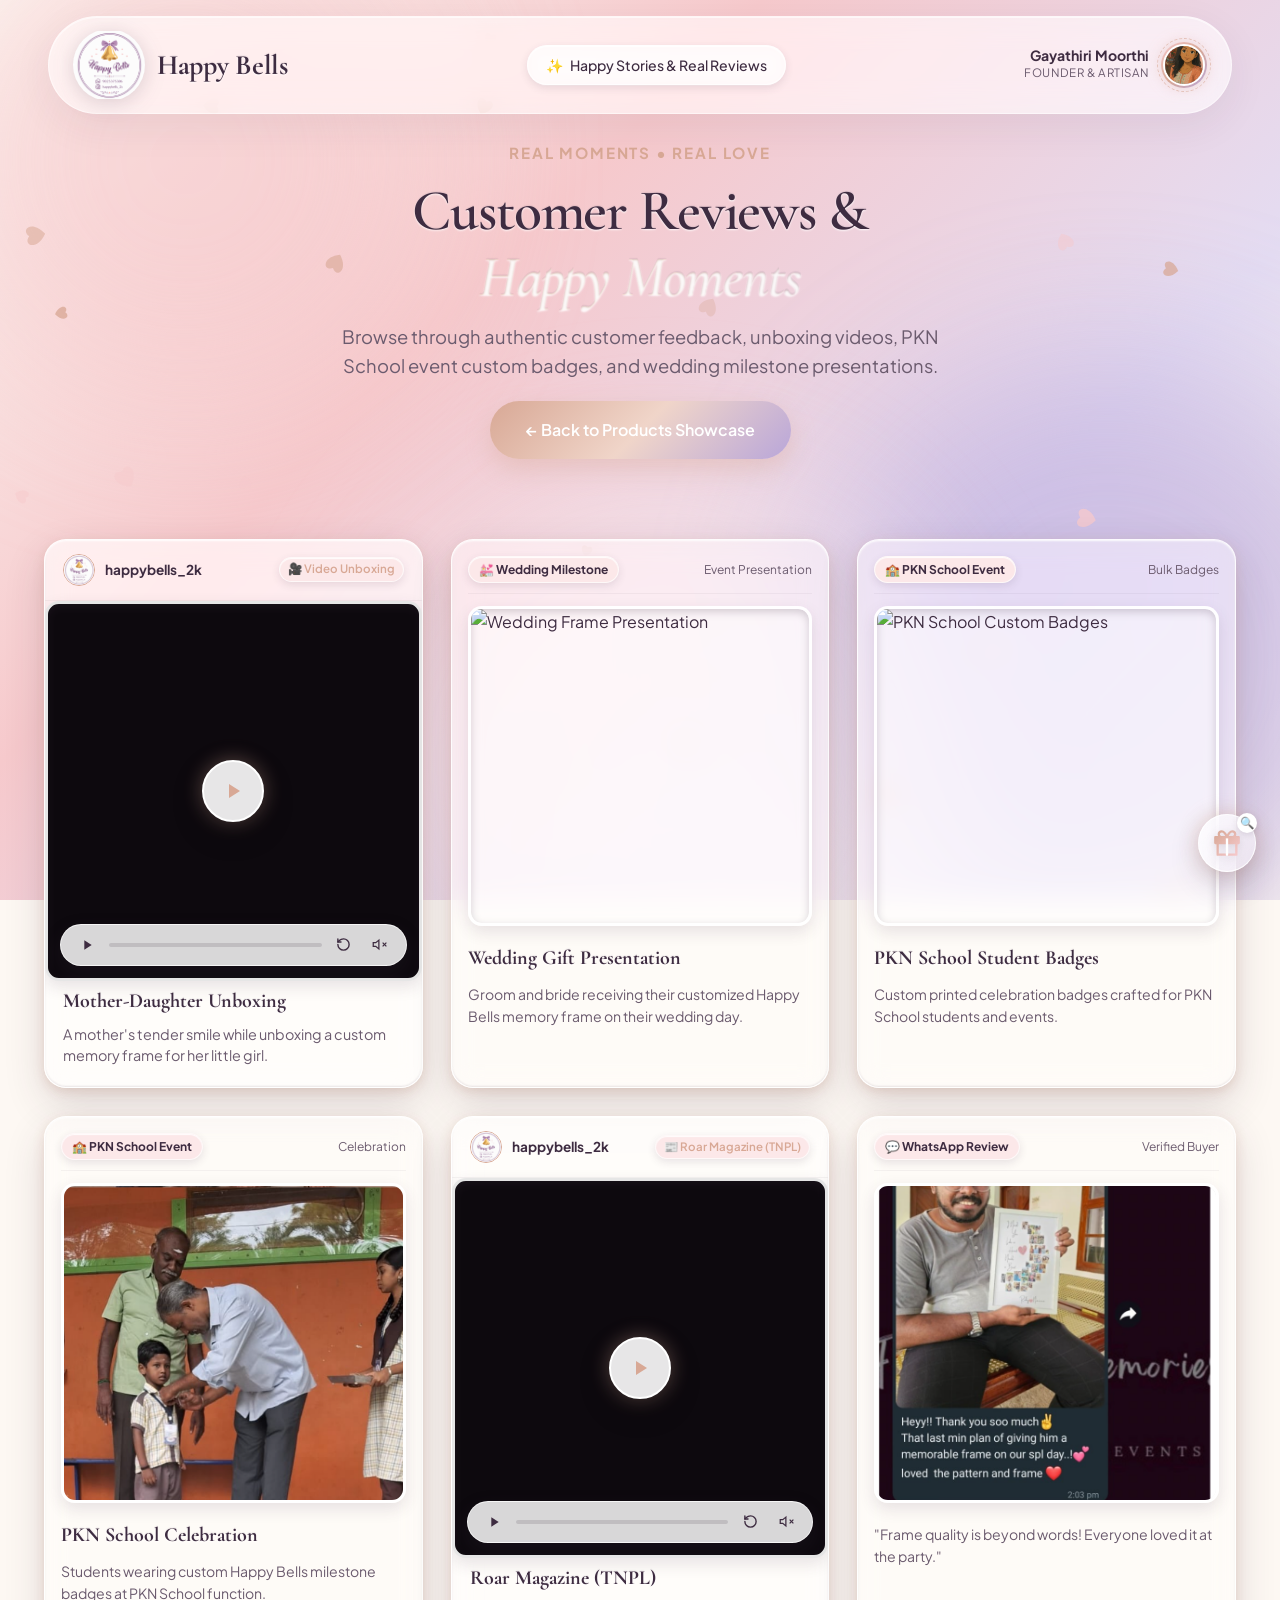
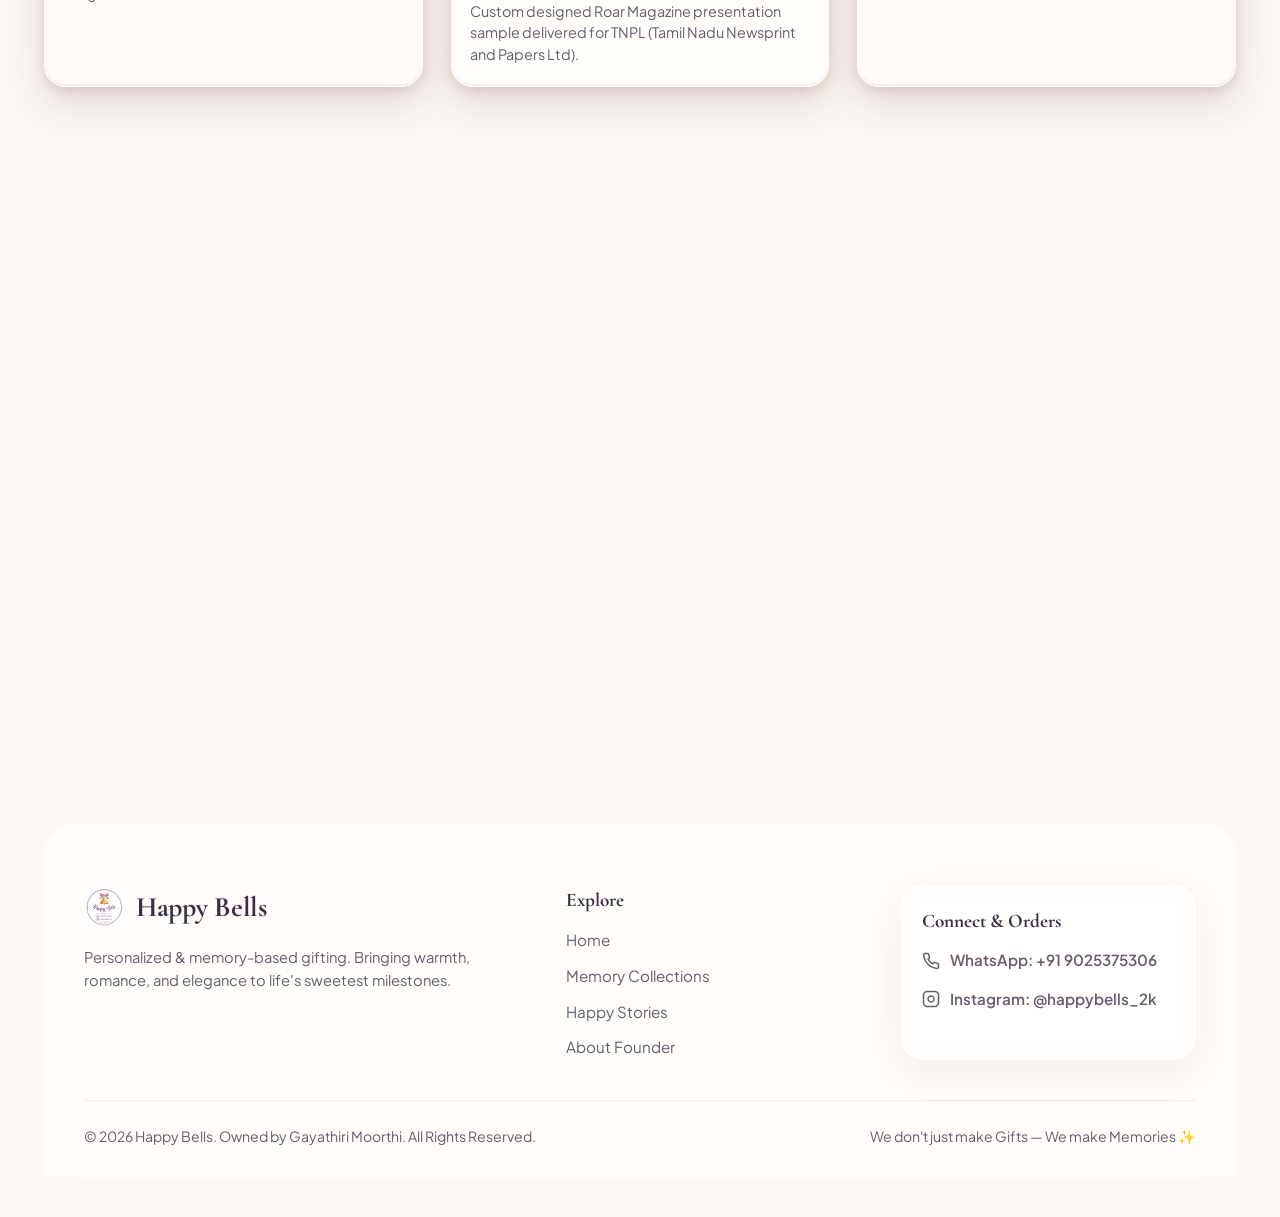
==== commit d6af6ed3: "Included Magazine Video Included Magazine Video" ====
--- a/reviews.html
+++ b/reviews.html
@@ -93,11 +93,31 @@
             <span class="insta-tag-badge">🎥 Video Unboxing</span>
           </div>
           <div class="video-viewport" id="video-wrapper" style="aspect-ratio: 9/16; max-height: 380px;">
-            <video id="testimonial-video" src="Asserts/Testimonials/T7.mp4" playsinline preload="auto" loop></video>
-            <div class="video-play-overlay" id="video-play-trigger">
-              <div class="video-play-btn">
-                <svg width="24" height="24" viewBox="0 0 24 24" fill="currentColor"><path d="M8 5v14l11-7z"/></svg>
-              </div>
+            <video id="testimonial-video" src="Asserts/Testimonials/T7.mp4" playsinline preload="auto"></video>
+            <div class="video-play-overlay" id="video-play-trigger" title="Click to play / pause video">
+              <div class="video-play-btn center-play-btn">
+                <svg class="icon-play" width="24" height="24" viewBox="0 0 24 24" fill="currentColor"><path d="M8 5v14l11-7z"/></svg>
+                <svg class="icon-pause-overlay" width="24" height="24" viewBox="0 0 24 24" fill="currentColor" style="display: none;"><path d="M6 19h4V5H6v14zm8-14v14h4V5h-4z"/></svg>
+                <svg class="icon-replay" width="24" height="24" viewBox="0 0 24 24" fill="none" stroke="currentColor" stroke-width="2.2" stroke-linecap="round" stroke-linejoin="round" style="display: none;"><path d="M3 12a9 9 0 1 0 9-9 9.75 9.75 0 0 0-6.74 2.74L3 8"/><path d="M3 3v5h5"/></svg>
+              </div>
+            </div>
+
+            <!-- Bottom Glass Video Control Bar -->
+            <div class="video-control-bar">
+              <button type="button" class="vid-btn vid-play-pause-btn" aria-label="Play or Pause">
+                <svg class="btn-icon-play" width="16" height="16" viewBox="0 0 24 24" fill="currentColor"><path d="M8 5v14l11-7z"/></svg>
+                <svg class="btn-icon-pause" width="16" height="16" viewBox="0 0 24 24" fill="currentColor" style="display: none;"><path d="M6 19h4V5H6v14zm8-14v14h4V5h-4z"/></svg>
+              </button>
+              <div class="vid-progress-container">
+                <div class="vid-progress-bar"></div>
+              </div>
+              <button type="button" class="vid-btn vid-replay-btn" aria-label="Replay Video" title="Replay">
+                <svg width="15" height="15" viewBox="0 0 24 24" fill="none" stroke="currentColor" stroke-width="2.2" stroke-linecap="round" stroke-linejoin="round"><path d="M3 12a9 9 0 1 0 9-9 9.75 9.75 0 0 0-6.74 2.74L3 8"/><path d="M3 3v5h5"/></svg>
+              </button>
+              <button type="button" class="vid-btn vid-mute-btn" aria-label="Mute or Unmute" title="Sound">
+                <svg class="btn-icon-mute" width="15" height="15" viewBox="0 0 24 24" fill="none" stroke="currentColor" stroke-width="2"><path d="M11 5L6 9H2v6h4l5 4V5z"/><line x1="23" y1="9" x2="17" y2="15"/><line x1="17" y1="9" x2="23" y2="15"/></svg>
+                <svg class="btn-icon-unmute" width="15" height="15" viewBox="0 0 24 24" fill="none" stroke="currentColor" stroke-width="2" style="display: none;"><path d="M11 5L6 9H2v6h4l5 4V5z"/><path d="M19.07 4.93a10 10 0 0 1 0 14.14M15.54 8.46a5 5 0 0 1 0 7.07"/></svg>
+              </button>
             </div>
           </div>
           <div class="product-card-body">
@@ -143,6 +163,49 @@
           </div>
           <h3 class="product-title" style="font-size: 1.25rem; margin-top: 8px;">PKN School Celebration</h3>
           <p style="font-size: 0.88rem; color: var(--color-text-muted);">Students wearing custom Happy Bells milestone badges at PKN School function.</p>
+        </article>
+
+        <!-- 5. Roar Magazine TNPL Corporate Sample -->
+        <article class="product-card mirror-blend reveal-on-scroll delay-1" style="grid-column: span 1;">
+          <div class="insta-post-header">
+            <div class="insta-author">
+              <img src="Asserts/HappyBellsLogo.png" alt="Happy Bells" class="insta-avatar">
+              <span class="insta-author-name">happybells_2k</span>
+            </div>
+            <span class="insta-tag-badge">📰 Roar Magazine (TNPL)</span>
+          </div>
+          <div class="video-viewport" style="aspect-ratio: 9/16; max-height: 380px;">
+            <video src="Asserts/Roar Magazine (TNPL).mp4" playsinline preload="auto"></video>
+            <div class="video-play-overlay" title="Click to play / pause video">
+              <div class="video-play-btn center-play-btn">
+                <svg class="icon-play" width="24" height="24" viewBox="0 0 24 24" fill="currentColor"><path d="M8 5v14l11-7z"/></svg>
+                <svg class="icon-pause-overlay" width="24" height="24" viewBox="0 0 24 24" fill="currentColor" style="display: none;"><path d="M6 19h4V5H6v14zm8-14v14h4V5h-4z"/></svg>
+                <svg class="icon-replay" width="24" height="24" viewBox="0 0 24 24" fill="none" stroke="currentColor" stroke-width="2.2" stroke-linecap="round" stroke-linejoin="round" style="display: none;"><path d="M3 12a9 9 0 1 0 9-9 9.75 9.75 0 0 0-6.74 2.74L3 8"/><path d="M3 3v5h5"/></svg>
+              </div>
+            </div>
+
+            <!-- Bottom Glass Video Control Bar -->
+            <div class="video-control-bar">
+              <button type="button" class="vid-btn vid-play-pause-btn" aria-label="Play or Pause">
+                <svg class="btn-icon-play" width="16" height="16" viewBox="0 0 24 24" fill="currentColor"><path d="M8 5v14l11-7z"/></svg>
+                <svg class="btn-icon-pause" width="16" height="16" viewBox="0 0 24 24" fill="currentColor" style="display: none;"><path d="M6 19h4V5H6v14zm8-14v14h4V5h-4z"/></svg>
+              </button>
+              <div class="vid-progress-container">
+                <div class="vid-progress-bar"></div>
+              </div>
+              <button type="button" class="vid-btn vid-replay-btn" aria-label="Replay Video" title="Replay">
+                <svg width="15" height="15" viewBox="0 0 24 24" fill="none" stroke="currentColor" stroke-width="2.2" stroke-linecap="round" stroke-linejoin="round"><path d="M3 12a9 9 0 1 0 9-9 9.75 9.75 0 0 0-6.74 2.74L3 8"/><path d="M3 3v5h5"/></svg>
+              </button>
+              <button type="button" class="vid-btn vid-mute-btn" aria-label="Mute or Unmute" title="Sound">
+                <svg class="btn-icon-mute" width="15" height="15" viewBox="0 0 24 24" fill="none" stroke="currentColor" stroke-width="2"><path d="M11 5L6 9H2v6h4l5 4V5z"/><line x1="23" y1="9" x2="17" y2="15"/><line x1="17" y1="9" x2="23" y2="15"/></svg>
+                <svg class="btn-icon-unmute" width="15" height="15" viewBox="0 0 24 24" fill="none" stroke="currentColor" stroke-width="2" style="display: none;"><path d="M11 5L6 9H2v6h4l5 4V5z"/><path d="M19.07 4.93a10 10 0 0 1 0 14.14M15.54 8.46a5 5 0 0 1 0 7.07"/></svg>
+              </button>
+            </div>
+          </div>
+          <div class="product-card-body">
+            <h3 class="product-title" style="font-size: 1.25rem;">Roar Magazine (TNPL)</h3>
+            <p class="product-description">Custom designed Roar Magazine presentation sample delivered for TNPL (Tamil Nadu Newsprint and Papers Ltd).</p>
+          </div>
         </article>
 
         <!-- 5. WhatsApp Customer Review (T1.png) -->
--- a/styles/main.css
+++ b/styles/main.css
@@ -1291,6 +1291,7 @@
   display: grid;
   grid-template-columns: repeat(3, 1fr);
   gap: 32px;
+  align-items: start;
 }
 
 .product-card {
@@ -1781,4 +1782,140 @@
   border: 1px solid rgba(255, 255, 255, 0.7);
 }
 
-
+/* ==========================================================
+   ADVANCED VIDEO CONTROLS & REPLAY OVERLAY
+   ========================================================== */
+.video-viewport {
+  position: relative;
+  cursor: pointer;
+  user-select: none;
+}
+
+.video-play-overlay {
+  position: absolute;
+  inset: 0;
+  background: rgba(62, 44, 65, 0.22);
+  display: flex;
+  align-items: center;
+  justify-content: center;
+  transition: opacity 0.35s cubic-bezier(0.16, 1, 0.3, 1), background 0.35s ease;
+  z-index: 10;
+}
+
+/* Disappear Play Overlay when Playing */
+.video-viewport.playing .video-play-overlay {
+  opacity: 0;
+  pointer-events: none;
+}
+
+/* Hover over playing video -> subtle pause overlay */
+.video-viewport.playing:hover .video-play-overlay {
+  opacity: 1;
+  pointer-events: auto;
+  background: rgba(62, 44, 65, 0.15);
+}
+
+.video-viewport.playing:hover .icon-play {
+  display: none !important;
+}
+
+.video-viewport.playing:hover .icon-pause-overlay {
+  display: block !important;
+}
+
+/* Video Ended -> Show Center Replay Overlay 🔄 */
+.video-viewport.ended .video-play-overlay {
+  opacity: 1 !important;
+  pointer-events: auto !important;
+  background: rgba(62, 44, 65, 0.38) !important;
+}
+
+.video-viewport.ended .icon-play {
+  display: none !important;
+}
+
+.video-viewport.ended .icon-pause-overlay {
+  display: none !important;
+}
+
+.video-viewport.ended .icon-replay {
+  display: block !important;
+}
+
+.center-play-btn {
+  width: 62px;
+  height: 62px;
+  border-radius: 50%;
+  background: rgba(255, 255, 255, 0.9);
+  backdrop-filter: blur(14px);
+  -webkit-backdrop-filter: blur(14px);
+  border: 2px solid #fff;
+  display: flex;
+  align-items: center;
+  justify-content: center;
+  box-shadow: 0 10px 30px rgba(0, 0, 0, 0.25), 0 0 20px rgba(216, 168, 149, 0.4);
+  color: var(--color-accent);
+  transition: transform 0.3s cubic-bezier(0.34, 1.56, 0.64, 1);
+}
+
+.video-viewport:hover .center-play-btn {
+  transform: scale(1.12);
+}
+
+/* Bottom Glass Video Control Bar */
+.video-control-bar {
+  position: absolute;
+  bottom: 12px;
+  left: 12px;
+  right: 12px;
+  z-index: 15;
+  display: flex;
+  align-items: center;
+  gap: 8px;
+  padding: 6px 12px;
+  background: rgba(255, 255, 255, 0.84);
+  backdrop-filter: blur(14px) saturate(140%);
+  -webkit-backdrop-filter: blur(14px) saturate(140%);
+  border: 1px solid rgba(255, 255, 255, 0.75);
+  border-radius: var(--radius-full);
+  box-shadow: 0 8px 20px rgba(62, 44, 65, 0.2);
+  transition: opacity 0.3s ease, transform 0.3s ease;
+}
+
+.vid-btn {
+  background: transparent;
+  border: none;
+  width: 28px;
+  height: 28px;
+  border-radius: 50%;
+  display: flex;
+  align-items: center;
+  justify-content: center;
+  cursor: pointer;
+  color: var(--color-text-contrast);
+  transition: background 0.2s ease, transform 0.2s ease;
+}
+
+.vid-btn:hover {
+  background: rgba(62, 44, 65, 0.1);
+  transform: scale(1.1);
+}
+
+.vid-progress-container {
+  flex-grow: 1;
+  height: 4px;
+  background: rgba(62, 44, 65, 0.15);
+  border-radius: 2px;
+  overflow: hidden;
+  position: relative;
+}
+
+.vid-progress-bar {
+  width: 0%;
+  height: 100%;
+  background: var(--gradient-rose-gold);
+  border-radius: 2px;
+  transition: width 0.1s linear;
+}
+
+
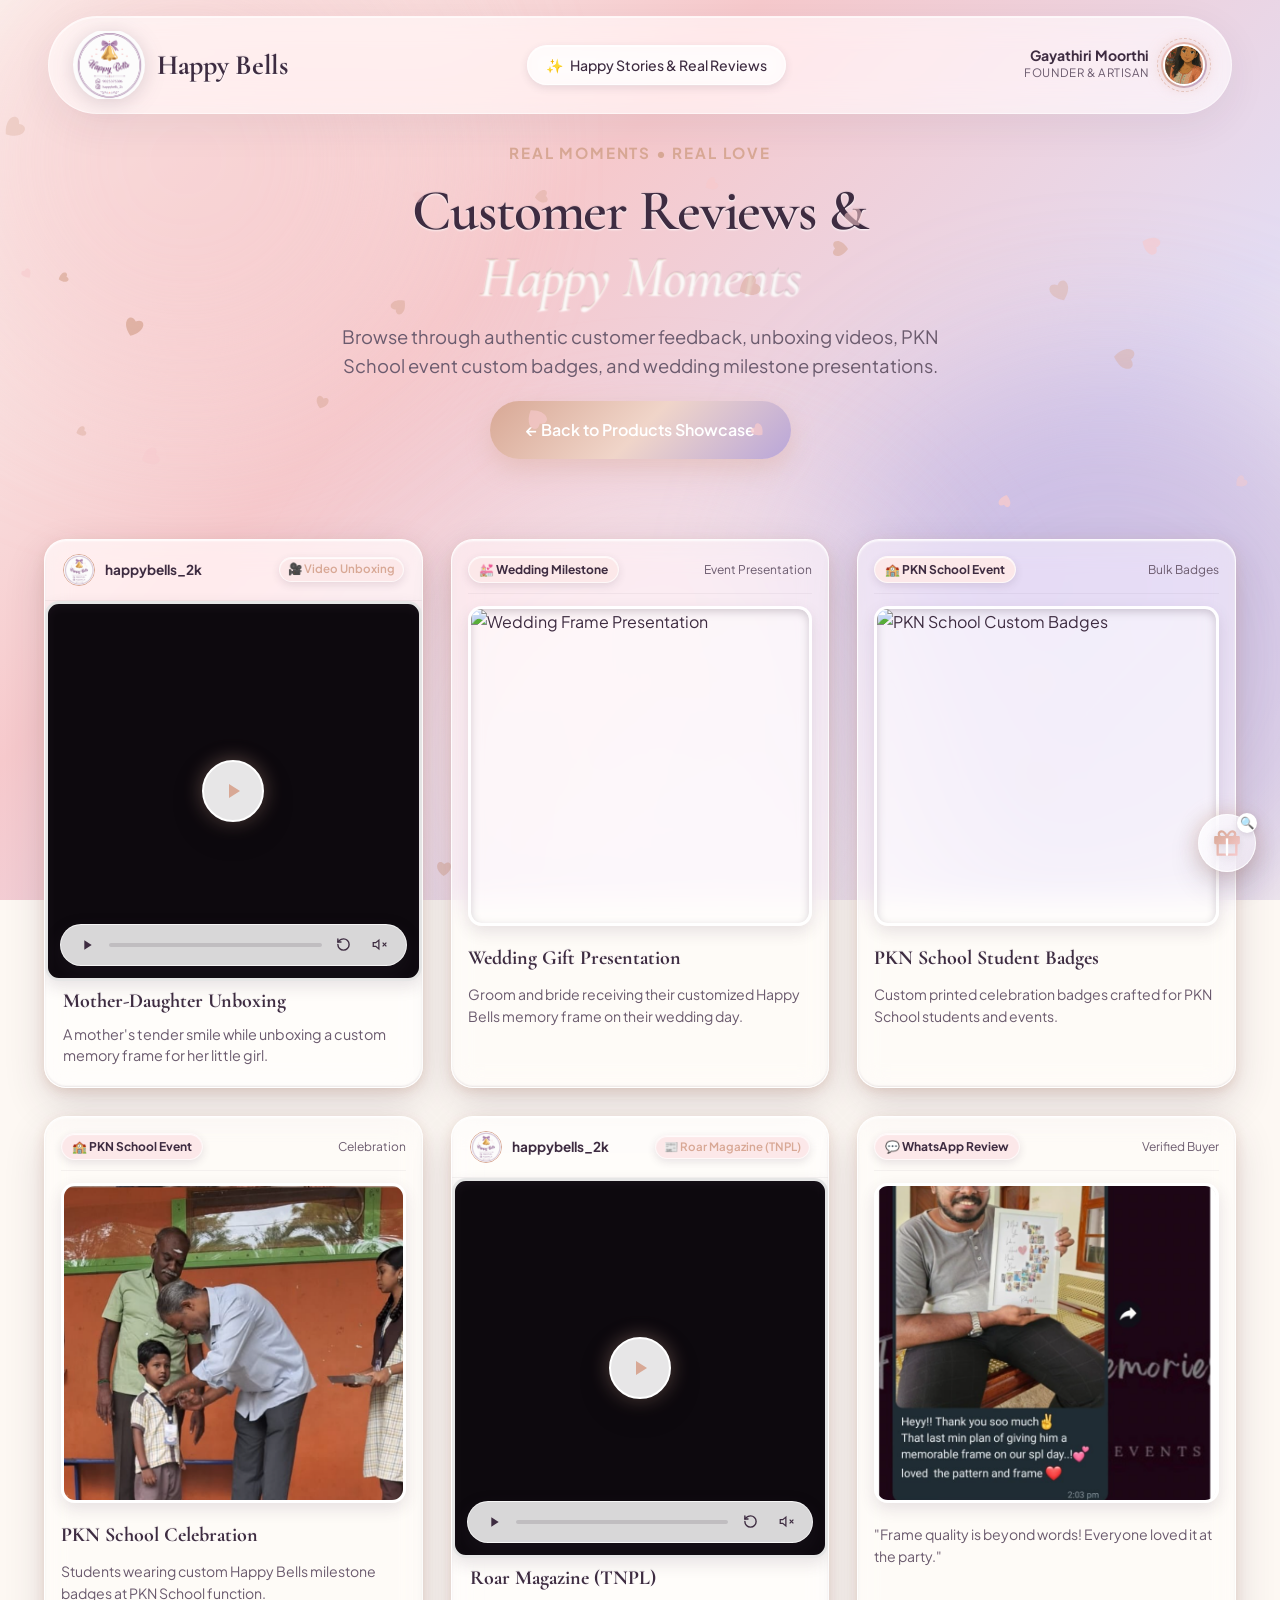
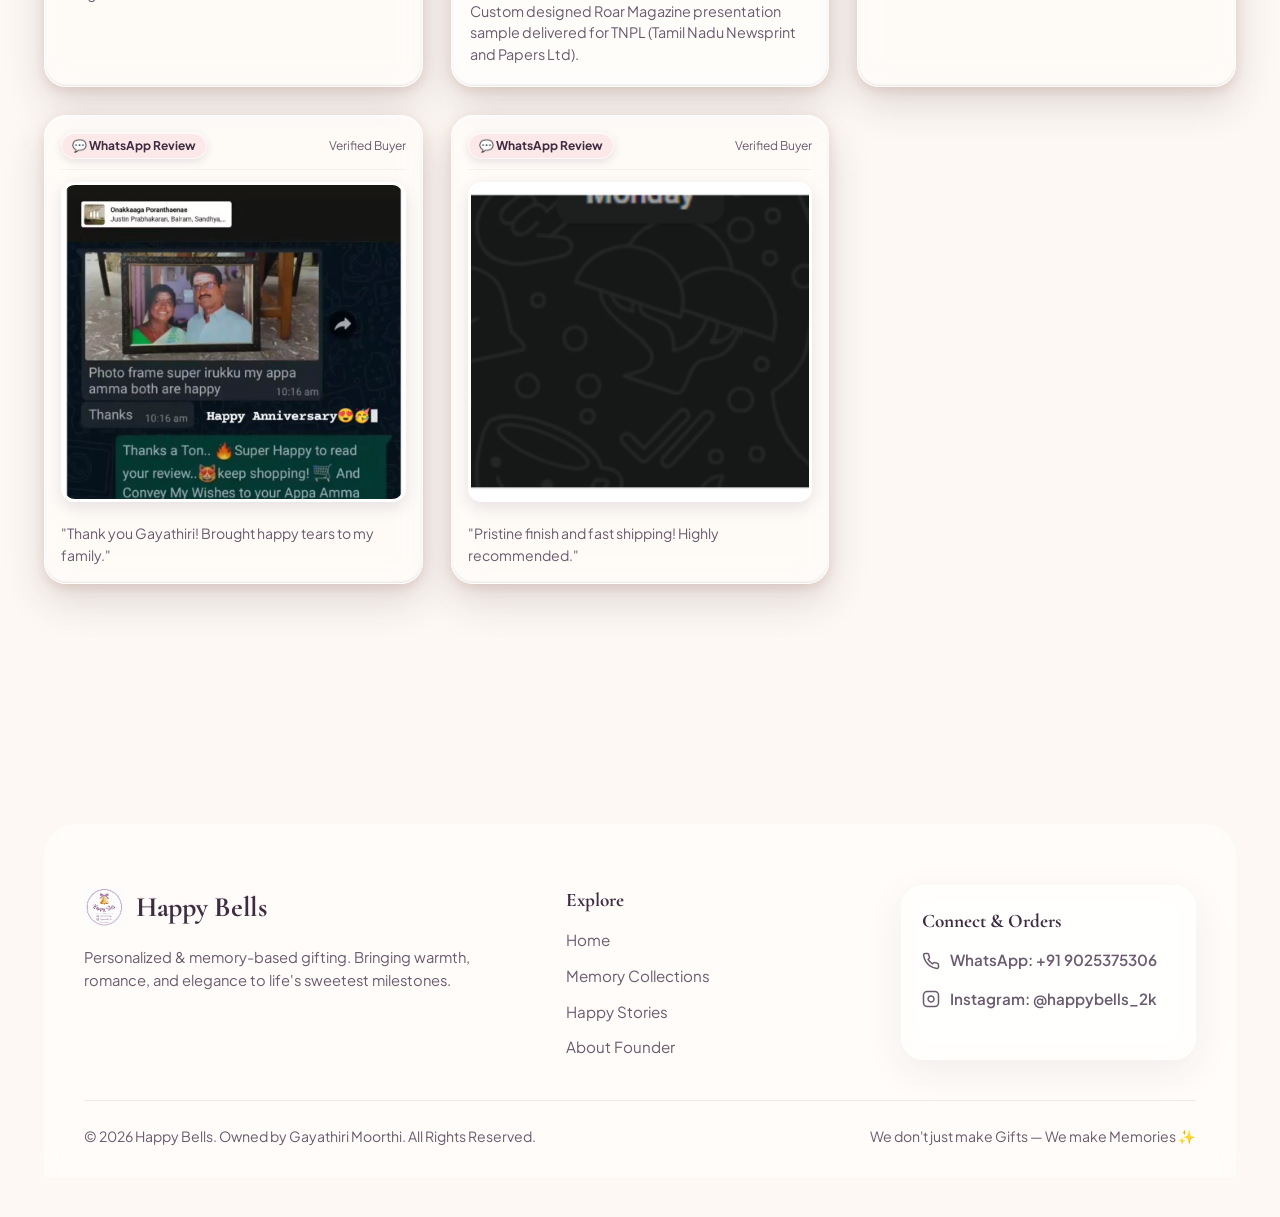
==== commit 23ff47bb: "changes changes" ====
--- a/reviews.html
+++ b/reviews.html
@@ -15,6 +15,7 @@
   <!-- Stylesheets -->
   <link rel="stylesheet" href="styles/variables.css">
   <link rel="stylesheet" href="styles/main.css">
+  <link rel="stylesheet" href="styles/mobile.css">
 
   <!-- Lenis Smooth Scroll CDN -->
   <script src="https://cdn.jsdelivr.net/npm/@studio-freight/lenis@1.0.42/dist/lenis.min.js" defer></script>
@@ -337,6 +338,44 @@
     </div>
   </div>
 
+  <!-- ================= MOBILE BOTTOM GLASS NAVIGATION DOCK ================= -->
+  <nav class="mobile-bottom-nav" aria-label="Mobile Navigation">
+    <a href="index.html#hero" class="mobile-nav-item" id="mobile-nav-home">
+      <div class="mobile-nav-icon">
+        <svg width="20" height="20" viewBox="0 0 24 24" fill="none" stroke="currentColor" stroke-width="2" stroke-linecap="round" stroke-linejoin="round"><path d="M3 9l9-7 9 7v11a2 2 0 0 1-2 2H5a2 2 0 0 1-2-2z"/><polyline points="9 22 9 12 15 12 15 22"/></svg>
+      </div>
+      <span class="mobile-nav-label">Home</span>
+    </a>
+
+    <a href="index.html#showcase" class="mobile-nav-item" id="mobile-nav-showcase">
+      <div class="mobile-nav-icon">
+        <svg width="20" height="20" viewBox="0 0 24 24" fill="none" stroke="currentColor" stroke-width="2" stroke-linecap="round" stroke-linejoin="round"><rect x="3" y="3" width="18" height="18" rx="2" ry="2"/><circle cx="8.5" cy="8.5" r="1.5"/><polyline points="21 15 16 10 5 21"/></svg>
+      </div>
+      <span class="mobile-nav-label">Frames</span>
+    </a>
+
+    <a href="reviews.html" class="mobile-nav-item active" id="mobile-nav-stories">
+      <div class="mobile-nav-icon">
+        <svg width="20" height="20" viewBox="0 0 24 24" fill="none" stroke="currentColor" stroke-width="2" stroke-linecap="round" stroke-linejoin="round"><polygon points="23 7 16 12 23 17 23 7"/><rect x="1" y="5" width="15" height="14" rx="2" ry="2"/></svg>
+      </div>
+      <span class="mobile-nav-label">Stories</span>
+    </a>
+
+    <button type="button" class="mobile-nav-item" id="mobile-nav-search" aria-label="Open Search">
+      <div class="mobile-nav-icon">
+        <svg width="20" height="20" viewBox="0 0 24 24" fill="none" stroke="currentColor" stroke-width="2" stroke-linecap="round" stroke-linejoin="round"><circle cx="11" cy="11" r="8"/><path d="M21 21l-4.35-4.35"/></svg>
+      </div>
+      <span class="mobile-nav-label">Search</span>
+    </button>
+
+    <a href="https://wa.me/919025375306" target="_blank" rel="noopener" class="mobile-nav-item" id="mobile-nav-whatsapp">
+      <div class="mobile-nav-icon">
+        <svg width="20" height="20" viewBox="0 0 24 24" fill="none" stroke="currentColor" stroke-width="2" stroke-linecap="round" stroke-linejoin="round"><path d="M22 16.92v3a2 2 0 0 1-2.18 2 19.79 19.79 0 0 1-8.63-3.07 19.5 19.5 0 0 1-6-6 19.79 19.79 0 0 1-3.07-8.67A2 2 0 0 1 4.11 2h3a2 2 0 0 1 2 1.72 12.84 12.84 0 0 0 .7 2.81 2 2 0 0 1-.45 2.11L8.09 9.91a16 16 0 0 0 6 6l1.27-1.27a2 2 0 0 1 2.11-.45 12.84 12.84 0 0 0 2.81.7A2 2 0 0 1 22 16.92z"/></svg>
+      </div>
+      <span class="mobile-nav-label">WhatsApp</span>
+    </a>
+  </nav>
+
   <!-- Scripts -->
   <script src="scripts/cursor.js"></script>
   <script src="scripts/scroll.js"></script>
--- a/styles/mobile.css
+++ b/styles/mobile.css
@@ -0,0 +1,301 @@
+/* ==========================================================
+   Happy Bells — Dedicated Mobile & Handheld Stylesheet
+   Tailored responsive UI, touch-friendly navigation dock,
+   and optimized card layouts for Samsung S25 Ultra, iPhone, and Tablets.
+   ========================================================== */
+
+/* Hide Mobile Bottom Nav on Desktop by default */
+.mobile-bottom-nav {
+  display: none;
+}
+
+/* ==========================================================
+   HANDHELD & TABLET RESPONSIVE ENGINE (max-width: 768px)
+   ========================================================== */
+@media (max-width: 768px) {
+
+  /* 1. Mobile Container & Typography Scaling */
+  .container {
+    padding: 0 16px;
+  }
+
+  .site-header {
+    padding: 10px 0;
+  }
+
+  .header-welcome {
+    display: none; /* Hide middle welcome pill on smaller mobile headers */
+  }
+
+  .brand-text {
+    font-size: 1.2rem;
+  }
+
+  .logo-img {
+    width: 38px;
+    height: 38px;
+  }
+
+  .owner-info {
+    display: none; /* Hide text, show avatar on mobile header */
+  }
+
+  .hero-section {
+    padding-top: 100px;
+    padding-bottom: 30px;
+    min-height: auto;
+  }
+
+  .hero-title {
+    font-size: 2.1rem;
+    line-height: 1.2;
+  }
+
+  .hero-subtitle {
+    font-size: 0.8rem;
+    letter-spacing: 2px;
+  }
+
+  .hero-description {
+    font-size: 0.95rem;
+  }
+
+  .hero-actions {
+    flex-direction: column;
+    width: 100%;
+    gap: 12px;
+  }
+
+  .btn-primary, .btn-secondary {
+    width: 100%;
+    justify-content: center;
+    padding: 12px 20px;
+  }
+
+  /* 2. Photo Frame Cover (Client Photo reveal) */
+  .photo-frame-card {
+    padding: 10px;
+    margin-top: 20px;
+  }
+
+  .photo-frame-wrapper {
+    aspect-ratio: 16 / 10;
+  }
+
+  .pan-hint-badge {
+    font-size: 0.68rem;
+    padding: 3px 10px;
+    bottom: 8px;
+    right: 8px;
+  }
+
+  /* 3. Horizontal Touch Scrollable Category Tabs */
+  .category-tabs-wrapper {
+    overflow-x: auto;
+    -webkit-overflow-scrolling: touch;
+    scrollbar-width: none; /* Firefox */
+    padding-bottom: 8px;
+    margin-bottom: 24px;
+  }
+
+  .category-tabs-wrapper::-webkit-scrollbar {
+    display: none; /* Chrome/Safari */
+  }
+
+  .category-tabs {
+    display: flex;
+    flex-wrap: nowrap;
+    white-space: nowrap;
+    gap: 10px;
+    justify-content: flex-start;
+    padding: 4px;
+  }
+
+  .category-tab {
+    flex-shrink: 0;
+    padding: 8px 16px;
+    font-size: 0.82rem;
+  }
+
+  /* 4. Single Column Instagram Feed & Card Spacing */
+  .product-feed-grid {
+    grid-template-columns: 1fr;
+    gap: 24px;
+  }
+
+  .product-card {
+    border-radius: var(--radius-md);
+  }
+
+  .product-img-viewport {
+    aspect-ratio: 1 / 1;
+  }
+
+  .product-card-body {
+    padding: 12px 14px 16px 14px;
+  }
+
+  .product-title {
+    font-size: 1.35rem;
+  }
+
+  .product-description {
+    font-size: 0.88rem;
+  }
+
+  .product-inquire-btn {
+    padding: 10px 14px;
+    font-size: 0.88rem;
+  }
+
+  /* 5. Mobile Video Viewport Scaling (T7.mp4 & TNPL_Magazine.mp4) */
+  .video-viewport {
+    max-height: 320px !important;
+    aspect-ratio: 9 / 16;
+  }
+
+  .center-play-btn {
+    width: 52px;
+    height: 52px;
+  }
+
+  .center-play-btn svg {
+    width: 22px;
+    height: 22px;
+  }
+
+  .video-control-bar {
+    bottom: 8px;
+    left: 8px;
+    right: 8px;
+    padding: 4px 8px;
+  }
+
+  .vid-btn {
+    width: 24px;
+    height: 24px;
+  }
+
+  /* 6. Stories & Testimonials Layout */
+  .stories-grid {
+    grid-template-columns: 1fr;
+    gap: 24px;
+  }
+
+  .testimonials-feed-grid {
+    grid-template-columns: 1fr;
+    gap: 20px;
+  }
+
+  .story-video-caption {
+    font-size: 1.1rem;
+  }
+
+  /* 7. Floating Gift Box Search Position Adjustments */
+  .floating-gift-search {
+    right: 16px;
+    bottom: 84px; /* Float cleanly above mobile bottom nav dock */
+  }
+
+  .gift-search-btn {
+    width: 52px;
+    height: 52px;
+  }
+
+  .gift-box-icon {
+    width: 24px;
+    height: 24px;
+  }
+
+  .gift-search-panel {
+    width: calc(100vw - 32px);
+    right: 0;
+  }
+
+  /* 8. Dedicated Mobile Bottom Glass Navigation Dock */
+  .mobile-bottom-nav {
+    display: flex;
+    position: fixed;
+    bottom: 12px;
+    left: 16px;
+    right: 16px;
+    z-index: var(--z-floating);
+    height: 60px;
+    background: rgba(255, 255, 255, 0.88);
+    backdrop-filter: blur(20px) saturate(160%);
+    -webkit-backdrop-filter: blur(20px) saturate(160%);
+    border: 1.5px solid rgba(255, 255, 255, 0.85);
+    border-radius: var(--radius-full);
+    box-shadow: 0 16px 40px rgba(62, 44, 65, 0.22), 0 0 15px rgba(216, 168, 149, 0.3);
+    align-items: center;
+    justify-content: space-around;
+    padding: 0 8px;
+  }
+
+  .mobile-nav-item {
+    display: flex;
+    flex-direction: column;
+    align-items: center;
+    justify-content: center;
+    gap: 3px;
+    color: var(--color-text-muted);
+    text-decoration: none;
+    font-size: 0.68rem;
+    font-weight: 600;
+    flex-grow: 1;
+    height: 100%;
+    border: none;
+    background: transparent;
+    cursor: pointer;
+    transition: color 0.2s ease, transform 0.2s ease;
+  }
+
+  .mobile-nav-item:active,
+  .mobile-nav-item.active {
+    color: var(--color-accent);
+    transform: scale(1.08);
+  }
+
+  .mobile-nav-icon {
+    display: flex;
+    align-items: center;
+    justify-content: center;
+    width: 22px;
+    height: 22px;
+  }
+}
+
+/* ==========================================================
+   COMPACT SMARTPHONES (Samsung S25 Ultra, iPhone 14/15/16 - max-width: 480px)
+   ========================================================== */
+@media (max-width: 480px) {
+
+  .hero-title {
+    font-size: 1.75rem;
+  }
+
+  .section-title {
+    font-size: 1.65rem;
+  }
+
+  .photo-frame-wrapper {
+    aspect-ratio: 4 / 3;
+  }
+
+  .footer-glass {
+    padding: 24px 16px;
+  }
+
+  .footer-bottom {
+    margin-top: 20px;
+    font-size: 0.78rem;
+  }
+
+  .lightbox-content {
+    max-width: 95vw;
+  }
+
+  .lightbox-img {
+    max-height: 75vh;
+  }
+}
